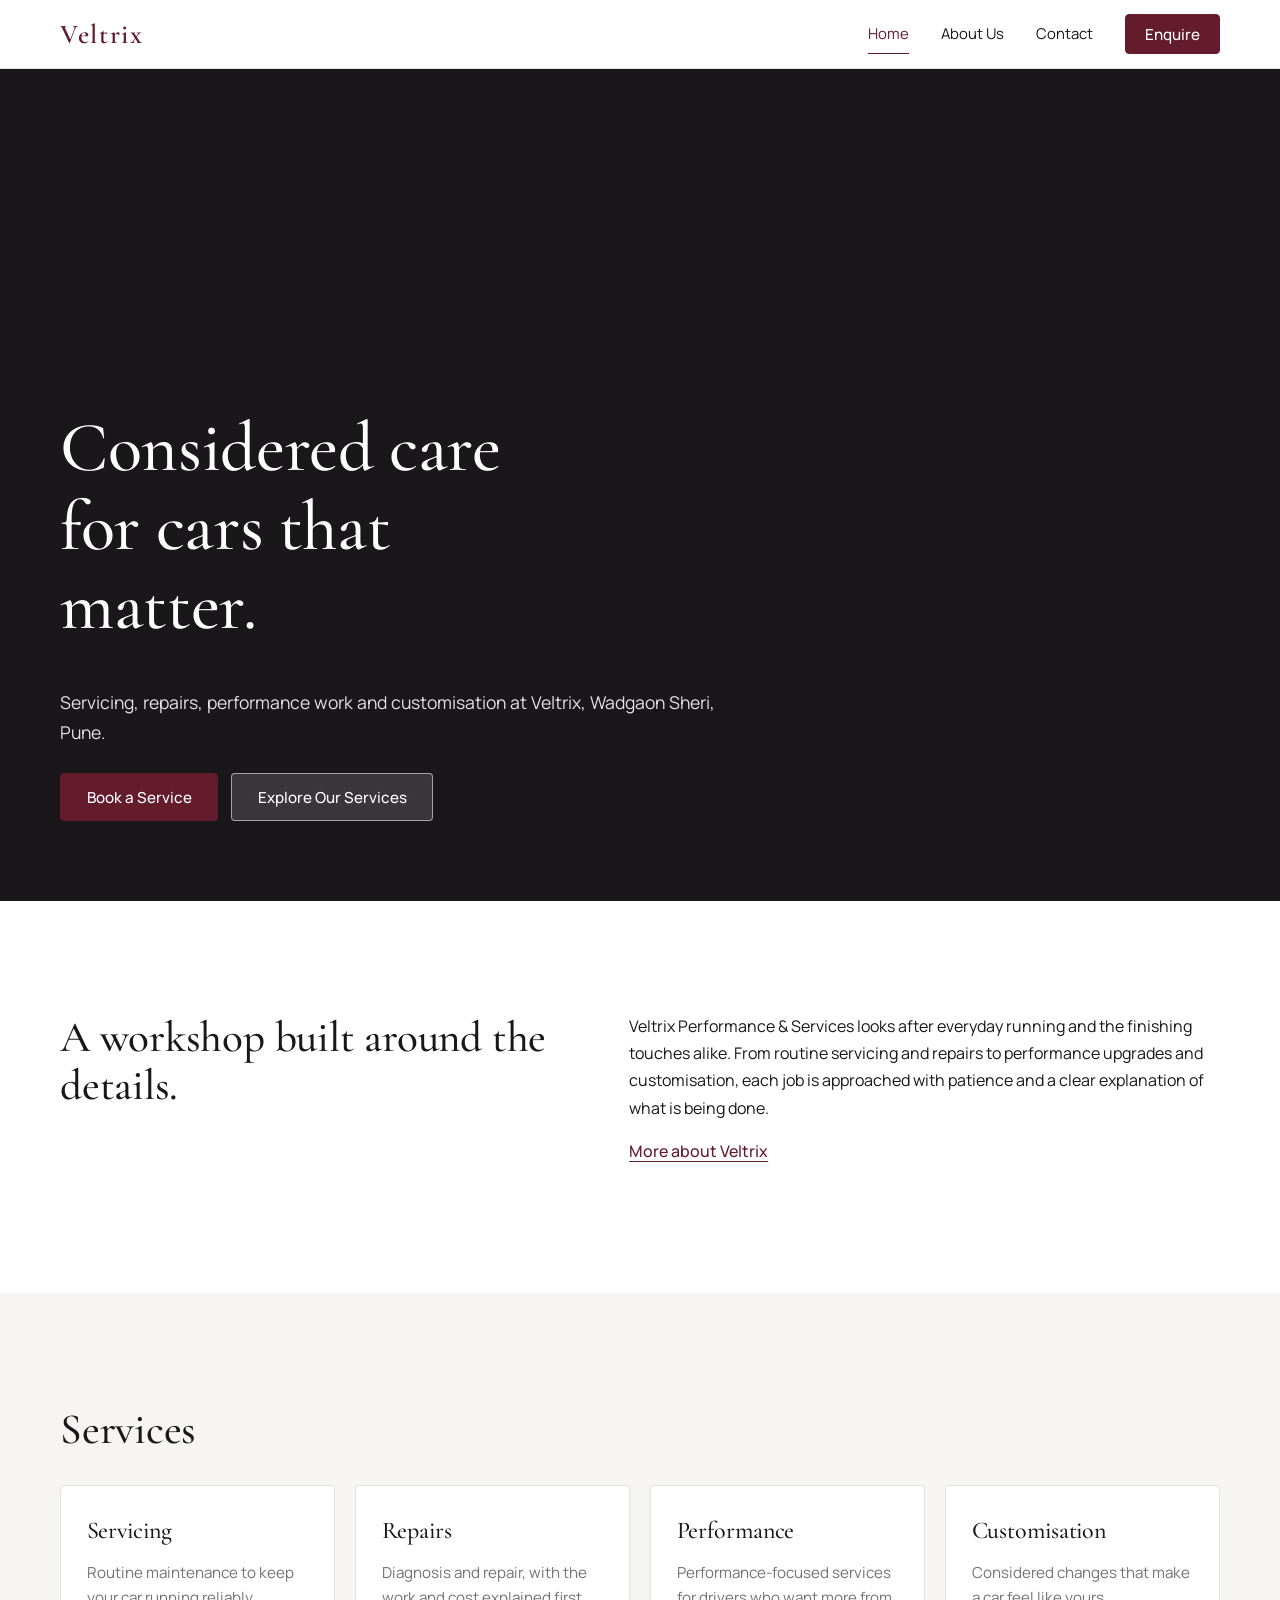
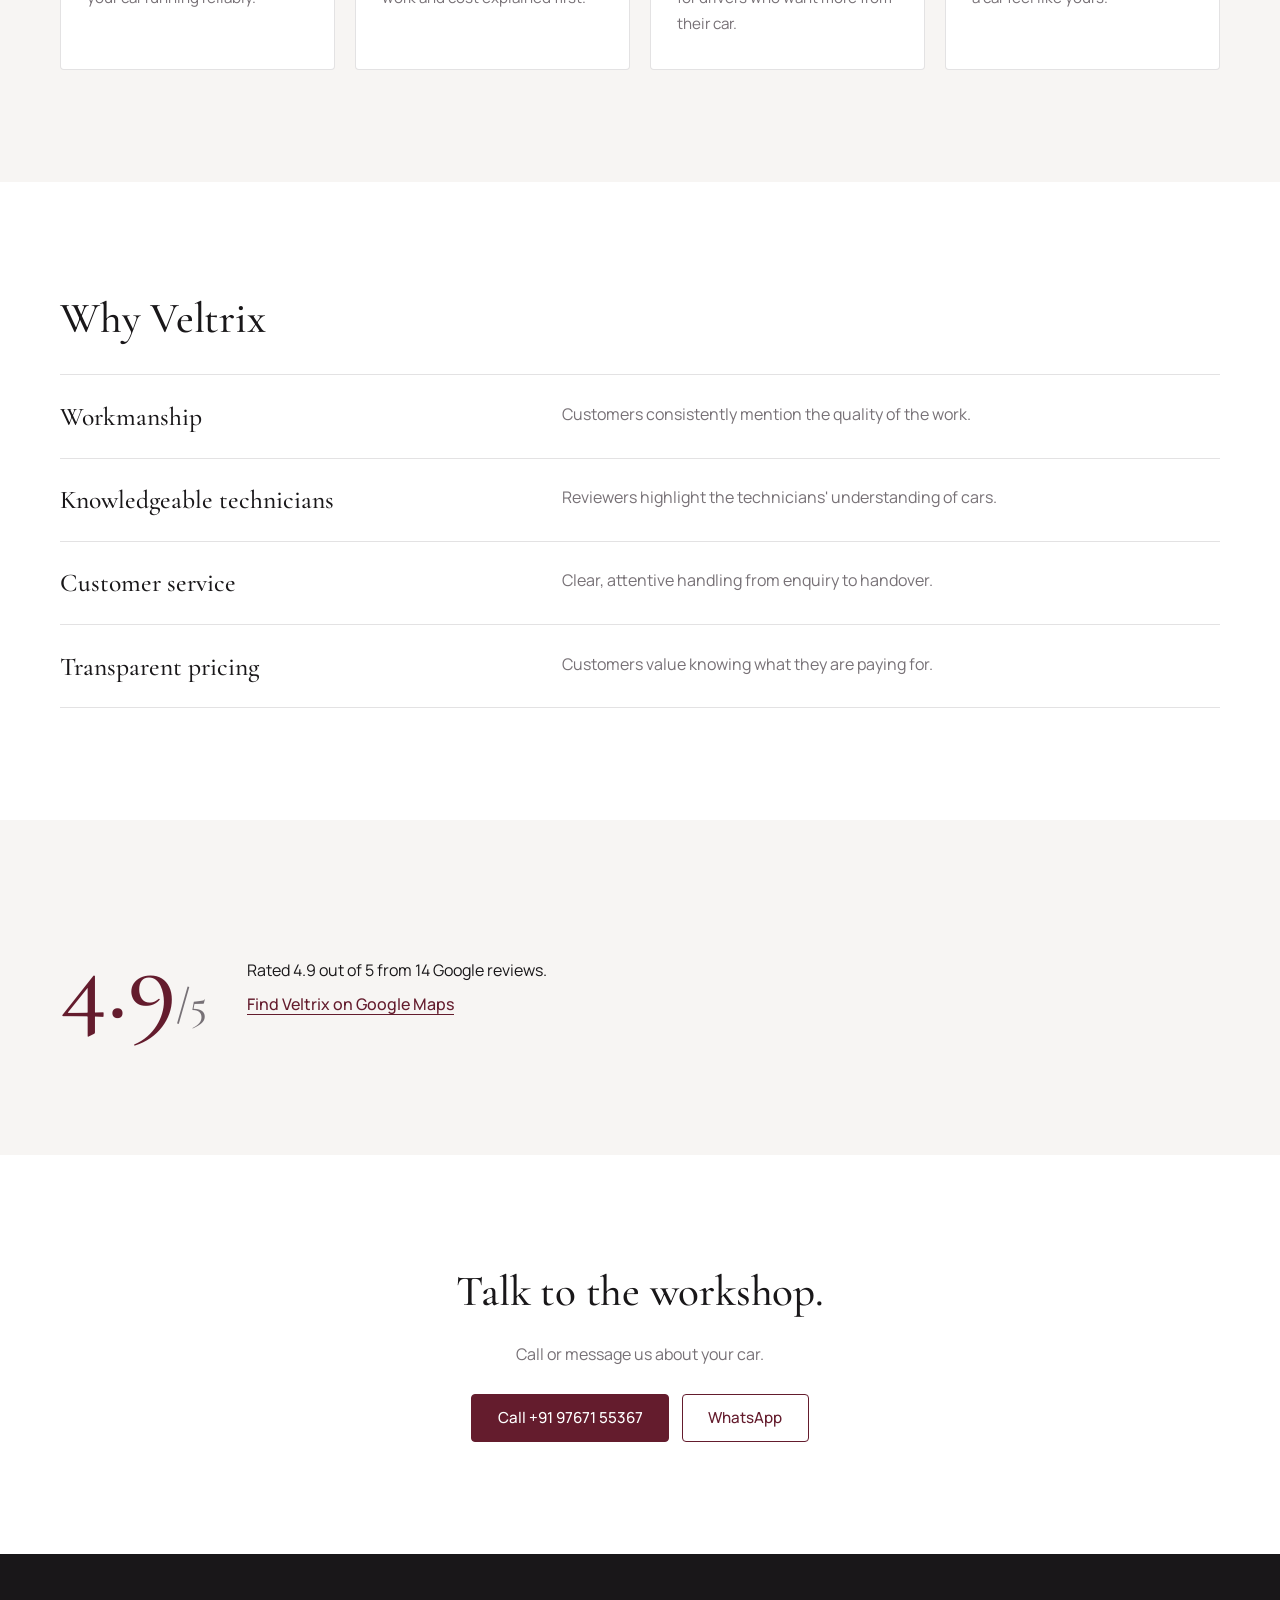
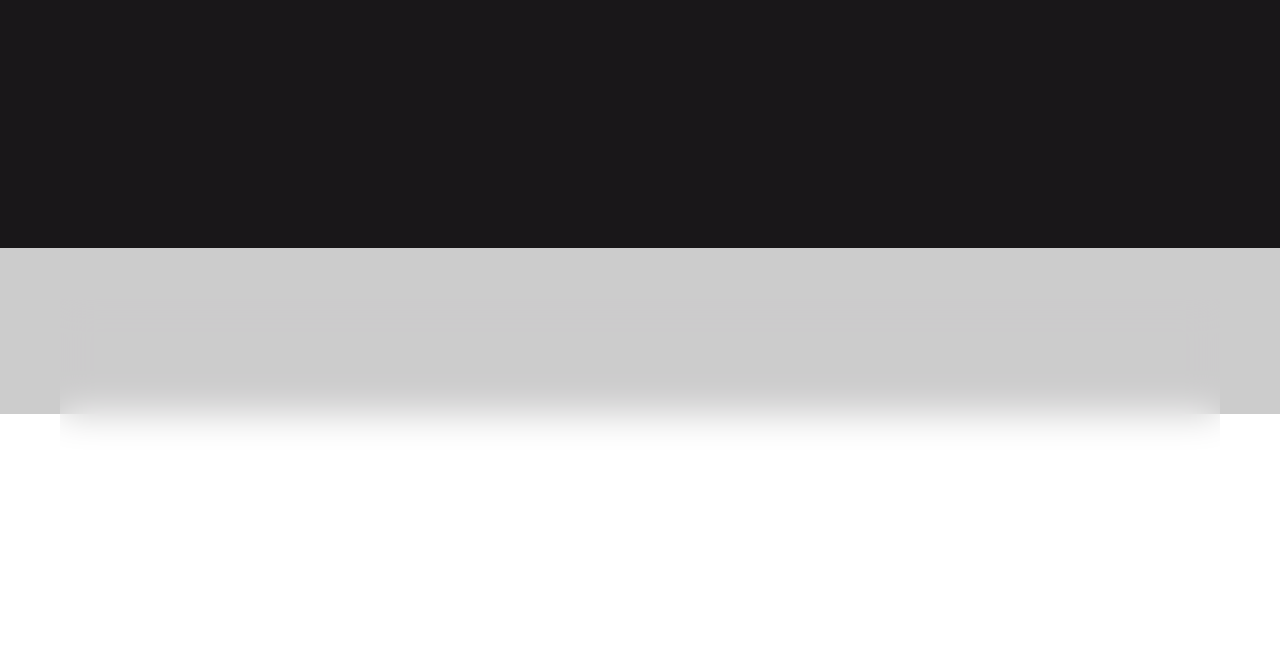
==== veltrix/index.html @ c6e58df4 "Add files via upload" ====
<!doctype html>
<html lang="en"><head>
<title>Veltrix Performance &amp; Services | Car servicing and customisation in Pune</title>
<meta name="description" content="Veltrix Performance & Services in Wadgaon Sheri, Pune: automotive servicing, repairs, performance services and car customisation.">
<meta charset="utf-8"><meta name="viewport" content="width=device-width, initial-scale=1">
<link rel="preconnect" href="https://fonts.googleapis.com"><link rel="preconnect" href="https://fonts.gstatic.com" crossorigin>
<link rel="stylesheet" href="https://fonts.googleapis.com/css2?family=Cormorant+Garamond:wght@400;500;600&family=Manrope:wght@400;500;600&display=swap">
<link rel="stylesheet" href="assets/css/style.css">
</head>
<body data-page="home">
<a class="skip" href="#main">Skip to content</a>
<div id="site-navbar"></div>
<main id="main">
<section class="hero">
  <img src="https://i.pinimg.com/736x/dc/be/a1/dcbea1ed97eea4a7dfb827033c810653.jpg" alt="A performance car photographed in dramatic light" fetchpriority="high">
  <div class="hero-inner wrap">
    <h1>Considered care for cars that matter.</h1>
    <p>Servicing, repairs, performance work and customisation at Veltrix, Wadgaon Sheri, Pune.</p>
    <div class="actions">
      <a class="btn" href="contact/">Book a Service</a>
      <a class="btn btn-glass" href="#services">Explore Our Services</a>
    </div>
  </div>
</section>

<section class="section wrap intro">
  <h2>A workshop built around the details.</h2>
  <div>
    <p>Veltrix Performance &amp; Services looks after everyday running and the finishing touches alike. From routine servicing and repairs to performance upgrades and customisation, each job is approached with patience and a clear explanation of what is being done.</p>
    <p><a class="link" href="about/">More about Veltrix</a></p>
  </div>
</section>

<section class="section alt" id="services"><div class="wrap">
  <h2 class="sec-title">Services</h2>
  <div class="grid4">
    <article class="card"><h3>Servicing</h3><p>Routine maintenance to keep your car running reliably.</p></article>
    <article class="card"><h3>Repairs</h3><p>Diagnosis and repair, with the work and cost explained first.</p></article>
    <article class="card"><h3>Performance</h3><p>Performance-focused services for drivers who want more from their car.</p></article>
    <article class="card"><h3>Customisation</h3><p>Considered changes that make a car feel like yours.</p></article>
  </div>
</div></section>

<section class="section wrap why">
  <h2 class="sec-title">Why Veltrix</h2>
  <dl class="why-list">
    <div><dt>Workmanship</dt><dd>Customers consistently mention the quality of the work.</dd></div>
    <div><dt>Knowledgeable technicians</dt><dd>Reviewers highlight the technicians' understanding of cars.</dd></div>
    <div><dt>Customer service</dt><dd>Clear, attentive handling from enquiry to handover.</dd></div>
    <div><dt>Transparent pricing</dt><dd>Customers value knowing what they are paying for.</dd></div>
  </dl>
</section>

<section class="section alt trust"><div class="wrap trust-in">
  <p class="rating">4.9<span>/5</span></p>
  <div>
    <p>Rated 4.9 out of 5 from 14 Google reviews.</p>
    <a class="link" href="https://www.google.com/maps/search/?api=1&amp;query=Veltrix+Performance+%26+Services+Wadgaon+Sheri+Pune" target="_blank" rel="noopener">Find Veltrix on Google Maps</a>
  </div>
</div></section>

<section class="section wrap cta">
  <h2>Talk to the workshop.</h2>
  <p>Call or message us about your car.</p>
  <div class="actions">
    <a class="btn" href="tel:+919767155367">Call +91 97671 55367</a>
    <a class="btn btn-line" href="https://wa.me/919767155367" target="_blank" rel="noopener">WhatsApp</a>
  </div>
</section>
</main>
<div id="site-footer"></div>
<script src="assets/js/main.js"></script>
</body></html>
---- veltrix/assets/css/style.css ----
:root{--maroon:#641C2D;--maroon-d:#40111D;--white:#fff;--off:#F7F5F3;--ink:#191719;--grey:#777176;--line:rgba(25,23,25,.12);--r:4px;--nav-h:68px;
--display:"Cormorant Garamond",Georgia,serif;--body:"Manrope",system-ui,-apple-system,"Segoe UI",sans-serif}
*,*::before,*::after{box-sizing:border-box}
html{scroll-behavior:smooth;-webkit-text-size-adjust:100%}
body{margin:0;font:400 1rem/1.7 var(--body);color:var(--ink);background:var(--white);overflow-x:hidden}
img{display:block;max-width:100%}
a{color:inherit}
h1,h2,h3{font-family:var(--display);font-weight:500;line-height:1.12;margin:0 0 .6em;letter-spacing:-.005em}
h1{font-size:clamp(2.4rem,6vw,4.4rem)}h2{font-size:clamp(1.8rem,3.6vw,2.7rem)}h3{font-size:1.5rem}
p{margin:0 0 1em;max-width:62ch}
.wrap{width:min(1160px,100% - 2.5rem);margin-inline:auto}
.skip{position:absolute;left:-999px;top:0;background:var(--maroon);color:#fff;padding:.6rem 1rem;z-index:100}.skip:focus{left:0}
:focus-visible{outline:2px solid var(--maroon);outline-offset:3px}
.btn{display:inline-flex;align-items:center;justify-content:center;min-height:48px;padding:0 1.6rem;background:var(--maroon);color:#fff;border:1px solid var(--maroon);border-radius:var(--r);font:500 .95rem var(--body);text-decoration:none;cursor:pointer;transition:background .2s,color .2s,border-color .2s}
.btn:hover{background:var(--maroon-d);border-color:var(--maroon-d)}
.btn-sm{min-height:40px;padding:0 1.2rem}
.btn-line{background:transparent;color:var(--maroon)}.btn-line:hover{background:var(--maroon);color:#fff}
.btn-glass{background:rgba(255,255,255,.14);border-color:rgba(255,255,255,.55);color:#fff;-webkit-backdrop-filter:blur(8px);backdrop-filter:blur(8px)}
.btn-glass:hover{background:#fff;color:var(--maroon);border-color:#fff}
.actions{display:flex;flex-wrap:wrap;gap:.8rem;margin-top:1.6rem}
.link{color:var(--maroon);font-weight:500;text-underline-offset:4px}
.nav{position:sticky;top:0;z-index:50;background:rgba(255,255,255,.72);-webkit-backdrop-filter:blur(14px);backdrop-filter:blur(14px);border-bottom:1px solid var(--line);transition:background .2s}
.nav.scrolled{background:rgba(255,255,255,.92)}
.nav-in{display:flex;align-items:center;justify-content:space-between;height:var(--nav-h)}
.wordmark{font:600 1.7rem var(--display);letter-spacing:.06em;text-decoration:none;color:var(--maroon)}
.nav-menu{display:flex;align-items:center;gap:2rem}
.nav-menu a:not(.btn){text-decoration:none;font-size:.93rem;padding:.4rem 0;border-bottom:1px solid transparent}
.nav-menu a:not(.btn):hover,.nav-menu a[aria-current]{border-color:var(--maroon);color:var(--maroon)}
.nav-toggle{display:none;width:48px;height:48px;background:none;border:0;cursor:pointer;position:relative}
.nav-toggle span{position:absolute;left:12px;right:12px;height:1.5px;background:var(--ink);transition:transform .25s}
.nav-toggle span:first-child{top:19px}.nav-toggle span:last-child{top:28px}
.nav-toggle[aria-expanded=true] span:first-child{transform:translateY(4.5px) rotate(45deg)}
.nav-toggle[aria-expanded=true] span:last-child{transform:translateY(-4.5px) rotate(-45deg)}
.fallback{padding:1rem 0;display:flex;gap:1.5rem}
.hero{position:relative;min-height:calc(100svh - var(--nav-h));display:flex;align-items:flex-end;color:#fff;background:var(--ink);overflow:hidden}
.hero>img{position:absolute;inset:0;width:100%;height:100%;object-fit:cover;object-position:center}
.hero::after{content:"";position:absolute;inset:0;background:linear-gradient(0deg,rgba(25,23,25,.78) 0%,rgba(25,23,25,.25) 55%,rgba(25,23,25,.1) 100%)}
.hero-inner{position:relative;z-index:1;padding-block:4rem 5rem}
.hero h1{max-width:14ch}.hero p{font-size:1.1rem;color:rgba(255,255,255,.88)}
.section{padding-block:clamp(4rem,9vw,7rem)}
.alt{background:var(--off)}
.intro{display:grid;grid-template-columns:1fr 1.2fr;gap:clamp(2rem,6vw,6rem);align-items:start}
.sec-title{margin-bottom:2rem}
.grid4{display:grid;grid-template-columns:repeat(4,1fr);gap:1.25rem}
.card{background:#fff;border:1px solid var(--line);border-radius:var(--r);padding:2rem 1.6rem;transition:border-color .2s,transform .2s}
.card:hover{border-color:var(--maroon);transform:translateY(-2px)}
.card p{color:var(--grey);margin:0;font-size:.95rem}
.why-list{margin:0;border-top:1px solid var(--line)}
.why-list>div{display:grid;grid-template-columns:1fr 1.4fr;gap:2rem;padding:1.6rem 0;border-bottom:1px solid var(--line)}
.why-list dt{font:500 1.6rem var(--display)}.why-list dd{margin:0;color:var(--grey)}
.trust-in{display:flex;align-items:center;gap:2.5rem}
.rating{font:500 clamp(4rem,10vw,6.5rem)/1 var(--display);color:var(--maroon);margin:0}
.rating span{font-size:.4em;color:var(--grey)}
.trust p{margin-bottom:.4rem}
.cta{text-align:center}.cta p{margin-inline:auto;color:var(--grey)}.cta .actions{justify-content:center}
.page-head{padding-block:clamp(3rem,7vw,5.5rem) 2.5rem}.page-head p{color:var(--grey);font-size:1.1rem}
.about-img{margin:0;height:clamp(280px,52vw,620px);border-radius:var(--r);overflow:hidden;background:var(--ink)}
.about-img img{width:100%;height:100%;object-fit:cover}
.contact-bg{position:relative;padding-block:clamp(2.5rem,6vw,5rem);background:var(--ink)}
.contact-bg>img{position:absolute;inset:0;width:100%;height:100%;object-fit:cover}
.contact-in{position:relative;display:grid;grid-template-columns:1fr 1.1fr;gap:1.5rem;align-items:start}
.glass-panel{background:rgba(255,255,255,.88);-webkit-backdrop-filter:blur(16px);backdrop-filter:blur(16px);border:1px solid rgba(255,255,255,.6);border-radius:var(--r);padding:clamp(1.5rem,3.5vw,2.6rem);box-shadow:0 20px 50px rgba(25,23,25,.2)}
.info h1{font-size:clamp(2.2rem,4.5vw,3.2rem)}
.plain{list-style:none;padding:0;margin:1.4rem 0 0}
.plain li{display:grid;gap:.1rem;padding:.9rem 0;border-top:1px solid var(--line)}
.plain strong{font-weight:500;font-size:.85rem;color:var(--grey)}
.plain a{color:var(--maroon);text-underline-offset:3px}
address{font-style:normal}
.form h2{font-size:1.9rem}
.field{display:grid;gap:.3rem;margin-bottom:1rem}
label{font-size:.88rem;font-weight:500}
input,select,textarea{width:100%;font:inherit;font-size:1rem;padding:.75rem .9rem;border:1px solid rgba(25,23,25,.25);border-radius:var(--r);background:#fff;color:var(--ink)}
input:focus,select:focus,textarea:focus{outline:2px solid var(--maroon);outline-offset:1px;border-color:var(--maroon)}
[aria-invalid=true]{border-color:#a3202f}
.err{color:#a3202f;font-size:.85rem}
.note{font-size:.88rem;color:var(--grey)}
.status{margin:1rem 0 0;font-size:.92rem}.status.good{color:#1f6b3a}.status.bad{color:#a3202f}
.foot{position:relative;background:var(--white)}
.foot-img{height:clamp(280px,42vw,460px);background:var(--ink)}
.foot-img img{width:100%;height:100%;object-fit:cover}
.foot .wrap{position:relative;margin-top:calc(-1 * clamp(70px,9vw,130px));padding-bottom:2rem}
.foot-glass{background:rgba(255,255,255,.78);-webkit-backdrop-filter:blur(18px);backdrop-filter:blur(18px);border:1px solid rgba(255,255,255,.7);border-radius:var(--r);padding:clamp(1.5rem,3.5vw,2.6rem);box-shadow:0 18px 45px rgba(25,23,25,.18)}
.foot-grid{display:grid;grid-template-columns:1.3fr .7fr 1.3fr;gap:2rem}
.foot-grid a:not(.wordmark){display:block;text-decoration:none;padding:.2rem 0}
.foot-grid a:not(.wordmark):hover{color:var(--maroon)}
.foot-grid p,.foot-grid address{color:var(--grey);font-size:.93rem;margin:.3rem 0 .6rem}
.foot-sub{margin:0!important;color:var(--maroon)!important;font-size:.85rem!important}
.copy{margin:1.6rem 0 0;padding-top:1rem;border-top:1px solid var(--line);font-size:.82rem;color:var(--grey)}
.img-failed{visibility:hidden}
@media(max-width:960px){.grid4{grid-template-columns:repeat(2,1fr)}.contact-in{grid-template-columns:1fr}.foot-grid{grid-template-columns:1fr 1fr}.foot-grid>div:first-child{grid-column:1/-1}}
@media(max-width:760px){
 .nav-toggle{display:block}
 .nav-menu{position:absolute;top:var(--nav-h);left:0;right:0;flex-direction:column;align-items:stretch;gap:0;background:rgba(255,255,255,.97);border-bottom:1px solid var(--line);padding:.5rem 1.25rem 1.2rem;display:none}
 .nav-menu.open{display:flex}
 .nav-menu a:not(.btn){padding:.9rem 0;border-bottom:1px solid var(--line)}
 .nav-menu .btn{margin-top:1rem}
 .intro,.why-list>div{grid-template-columns:1fr;gap:.5rem}
 .trust-in{flex-direction:column;align-items:flex-start;gap:1rem}
 .hero-inner{padding-block:3rem}
 .actions .btn{flex:1 1 100%}
}
@media(max-width:540px){.grid4,.foot-grid{grid-template-columns:1fr}}
@media(prefers-reduced-motion:reduce){*{transition:none!important;scroll-behavior:auto!important}}
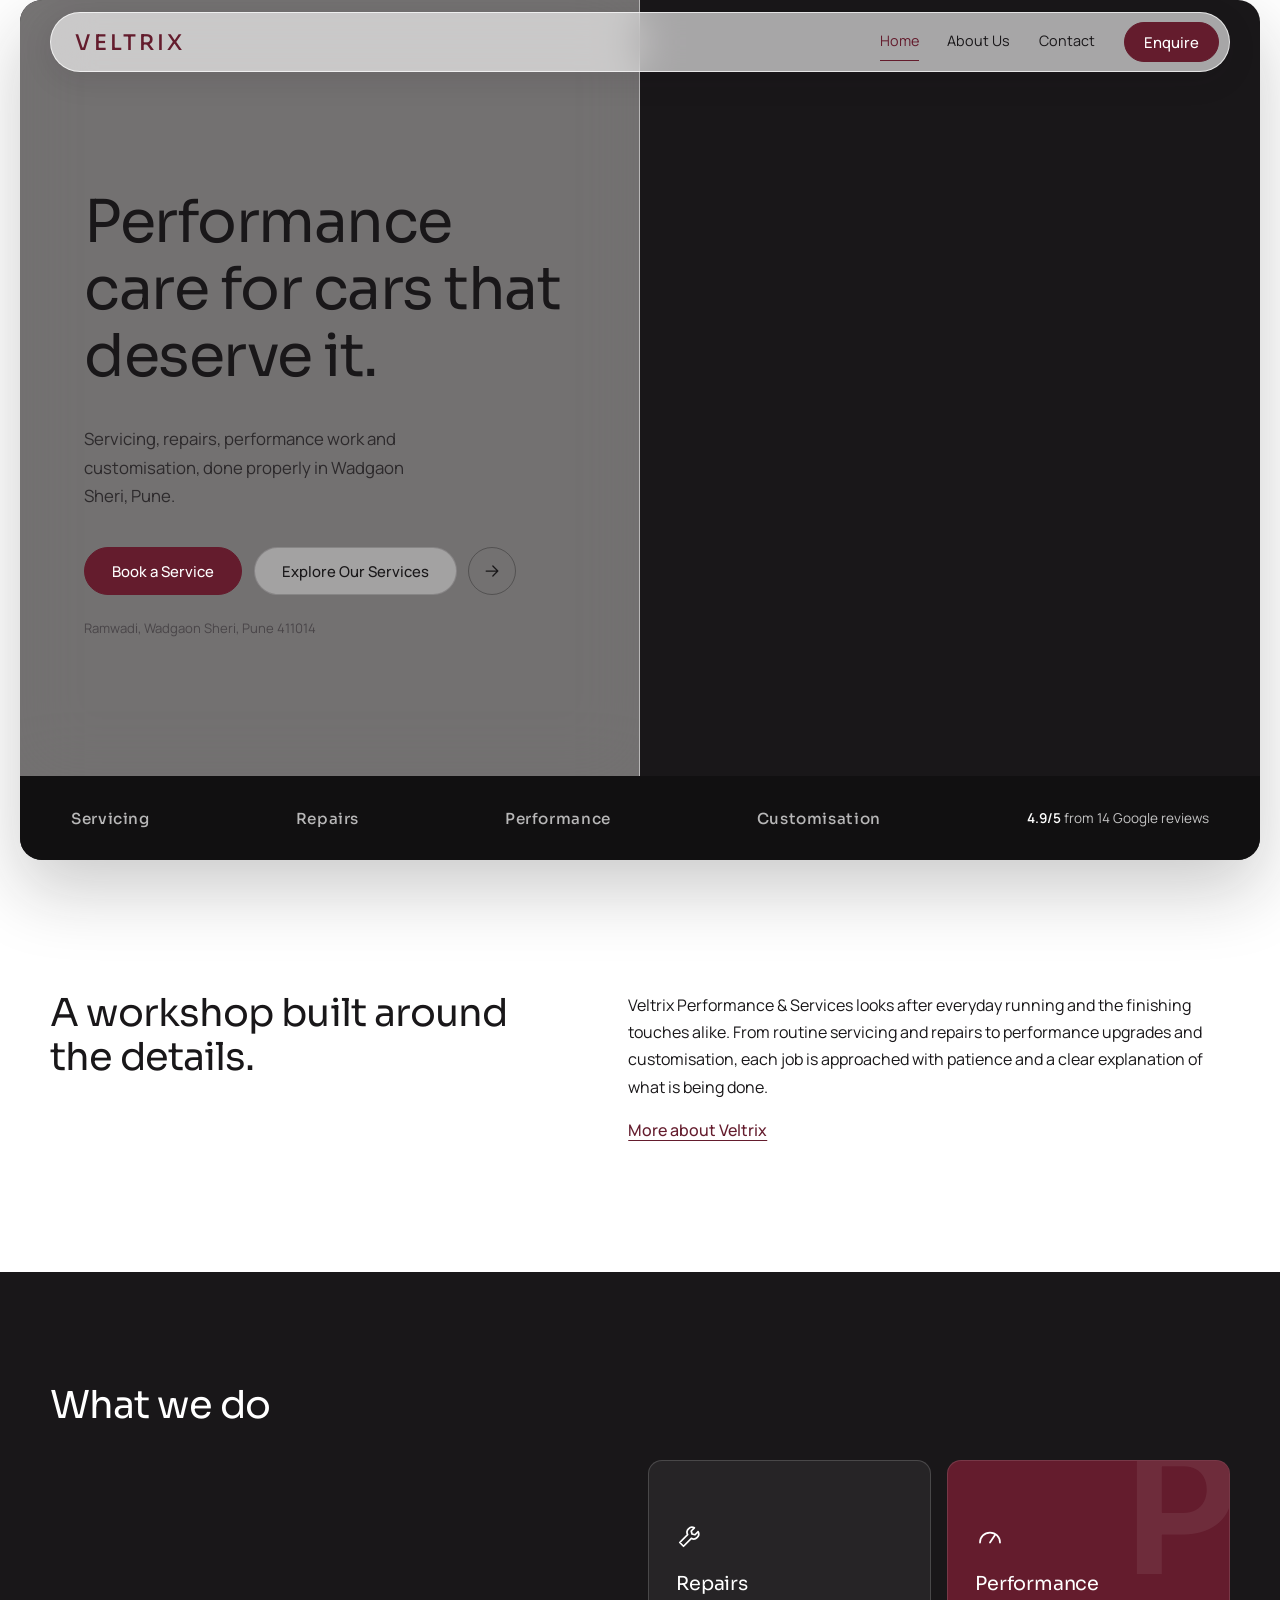
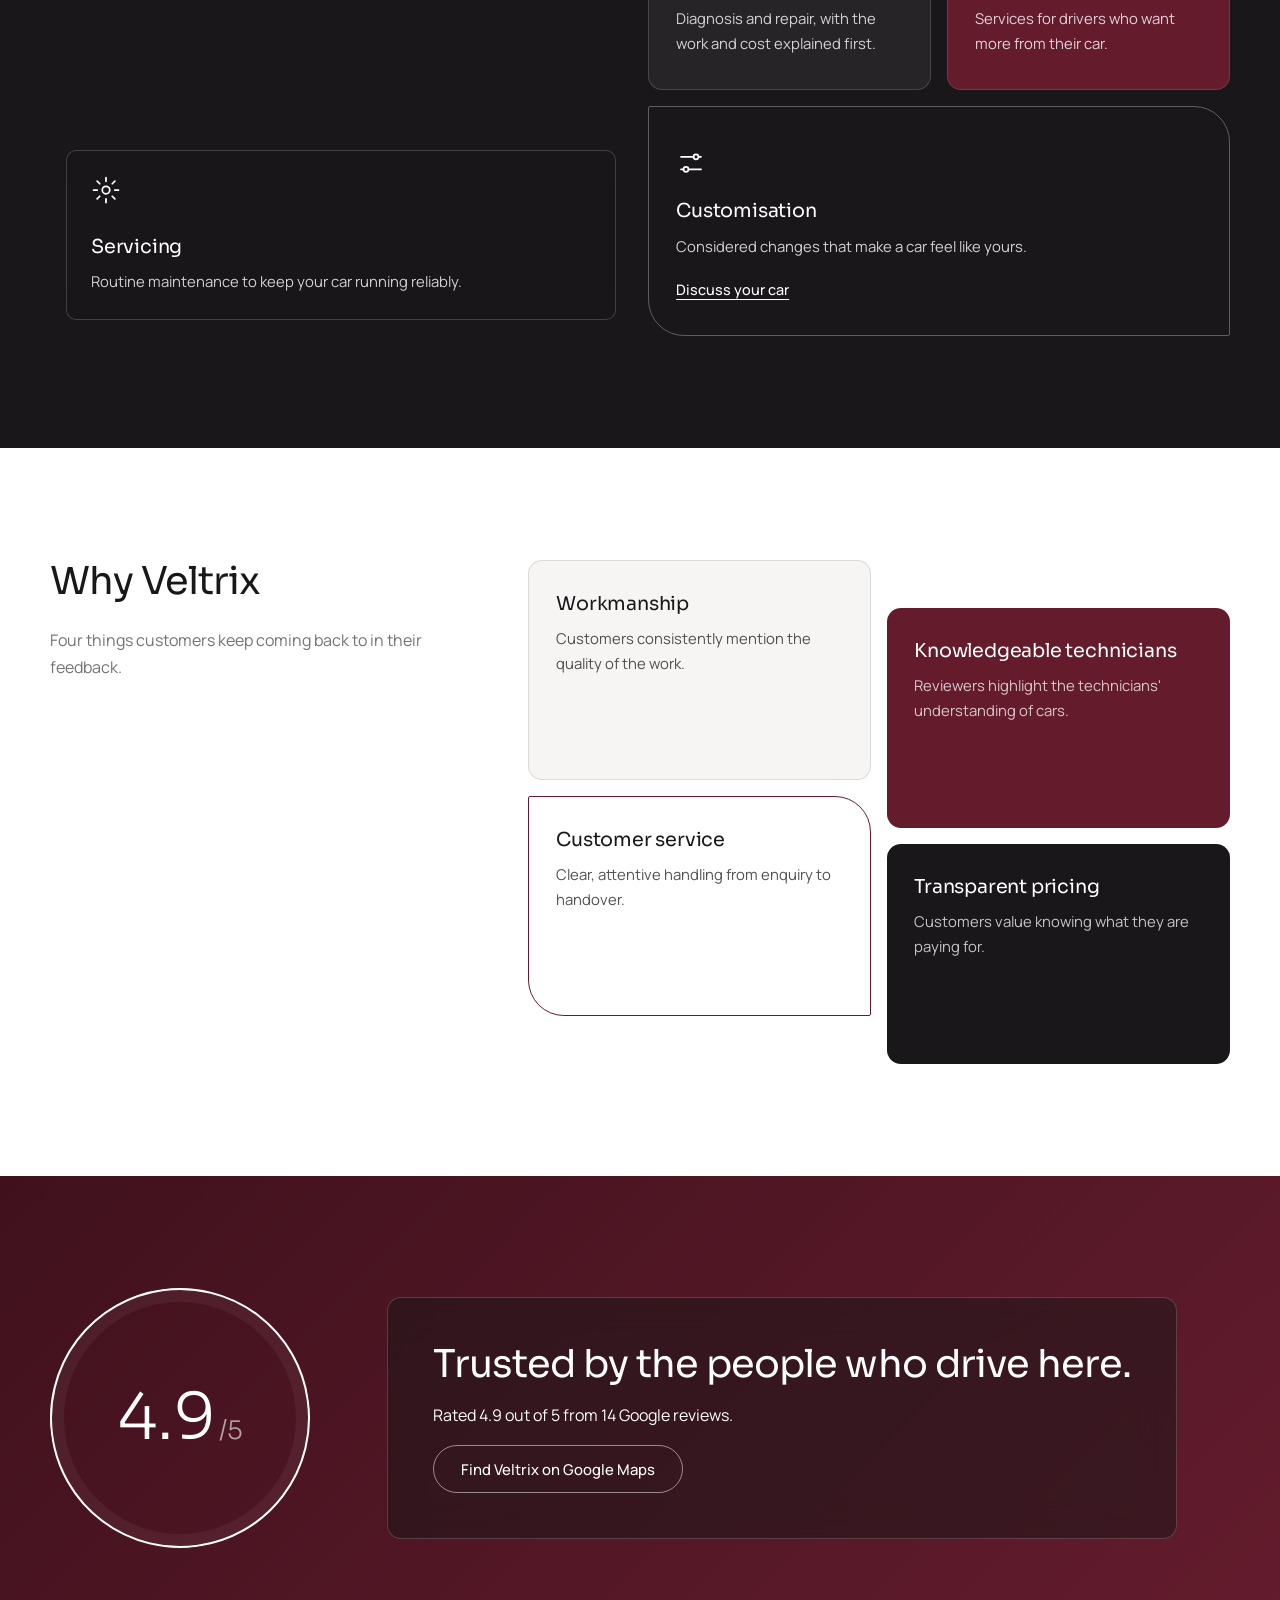
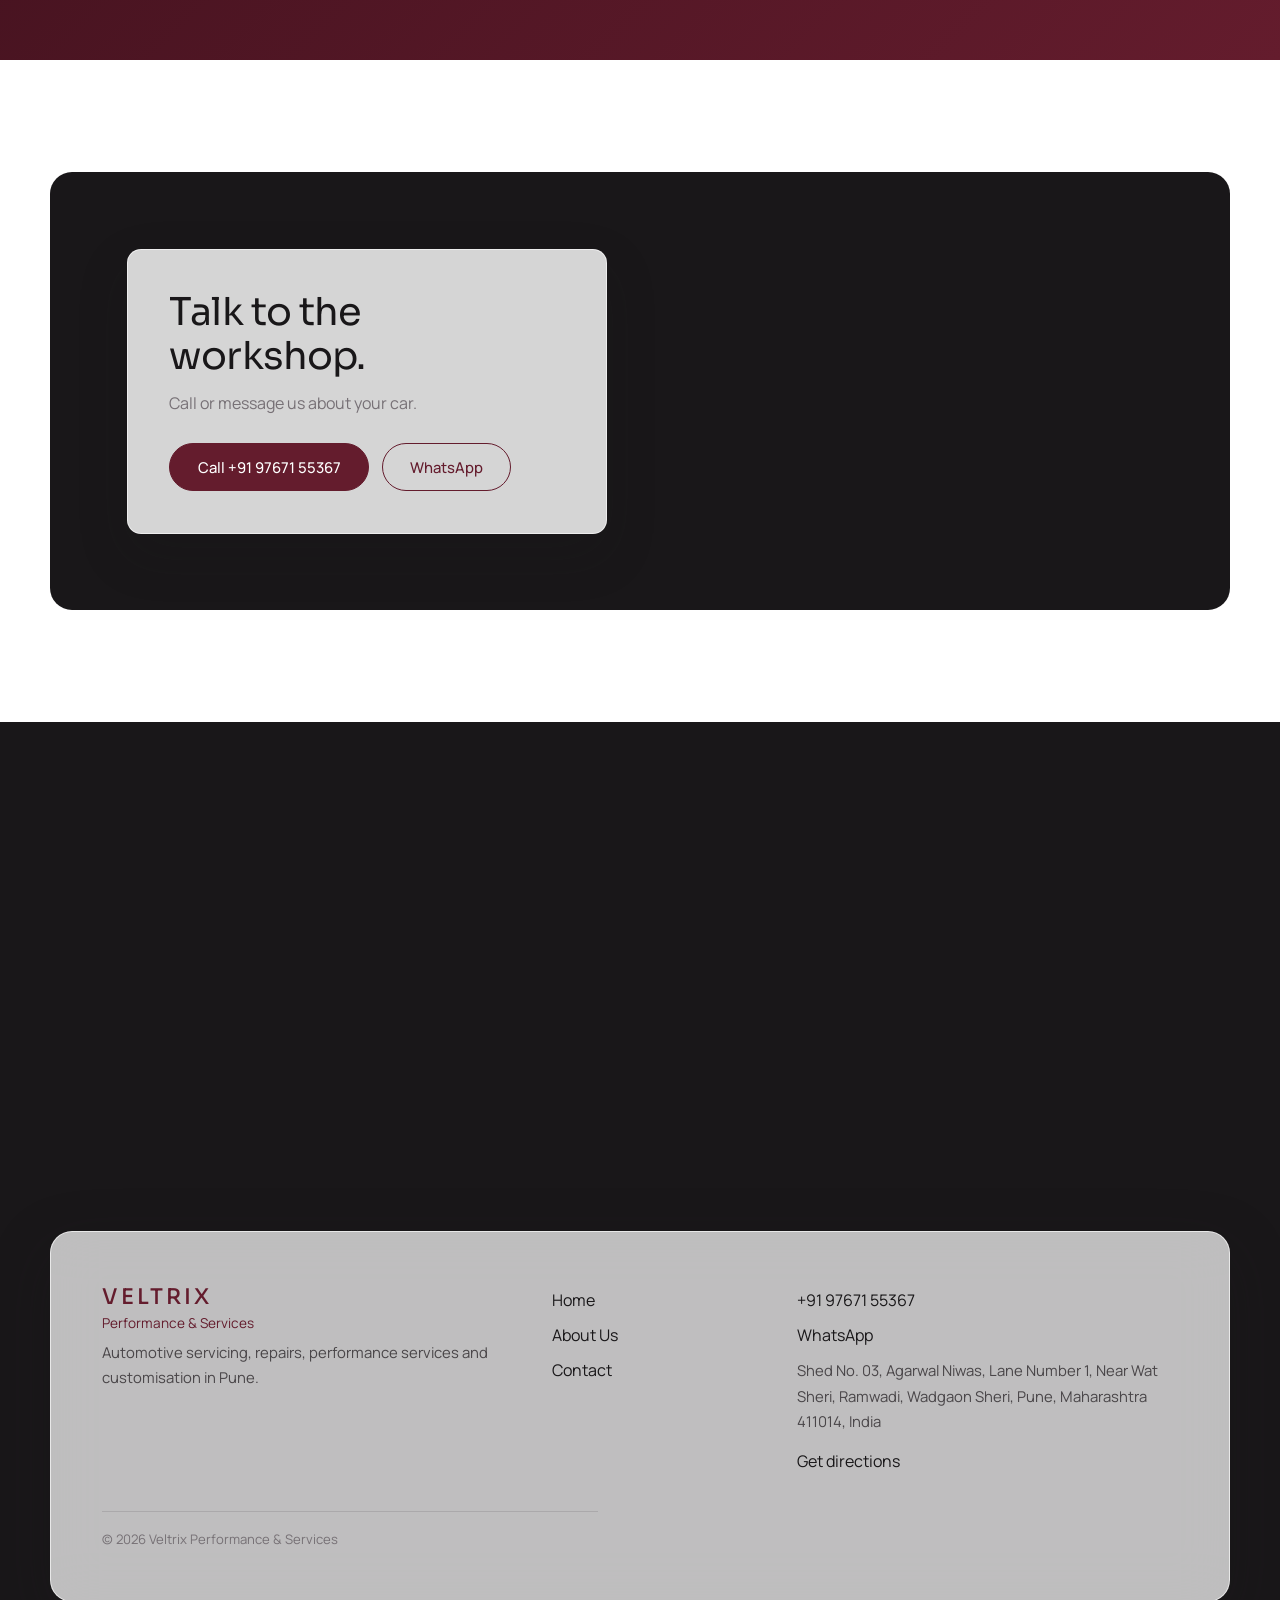
==== commit 5773eec6: "Add files via upload" ====
--- a/veltrix/index.html
+++ b/veltrix/index.html
@@ -4,22 +4,31 @@
 <meta name="description" content="Veltrix Performance & Services in Wadgaon Sheri, Pune: automotive servicing, repairs, performance services and car customisation.">
 <meta charset="utf-8"><meta name="viewport" content="width=device-width, initial-scale=1">
 <link rel="preconnect" href="https://fonts.googleapis.com"><link rel="preconnect" href="https://fonts.gstatic.com" crossorigin>
-<link rel="stylesheet" href="https://fonts.googleapis.com/css2?family=Cormorant+Garamond:wght@400;500;600&family=Manrope:wght@400;500;600&display=swap">
+<link rel="stylesheet" href="https://fonts.googleapis.com/css2?family=Sora:wght@300;400;500;600&family=Manrope:wght@400;500;600&display=swap">
 <link rel="stylesheet" href="assets/css/style.css">
 </head>
 <body data-page="home">
 <a class="skip" href="#main">Skip to content</a>
 <div id="site-navbar"></div>
 <main id="main">
+
 <section class="hero">
-  <img src="https://i.pinimg.com/736x/dc/be/a1/dcbea1ed97eea4a7dfb827033c810653.jpg" alt="A performance car photographed in dramatic light" fetchpriority="high">
-  <div class="hero-inner wrap">
-    <h1>Considered care for cars that matter.</h1>
-    <p>Servicing, repairs, performance work and customisation at Veltrix, Wadgaon Sheri, Pune.</p>
-    <div class="actions">
-      <a class="btn" href="contact/">Book a Service</a>
-      <a class="btn btn-glass" href="#services">Explore Our Services</a>
+  <div class="hero-frame">
+    <img class="hero-img" src="https://i.pinimg.com/736x/dc/be/a1/dcbea1ed97eea4a7dfb827033c810653.jpg" alt="A performance car photographed in dramatic light" fetchpriority="high">
+    <div class="hero-glass">
+      <h1>Performance care for cars that deserve it.</h1>
+      <p>Servicing, repairs, performance work and customisation, done properly in Wadgaon Sheri, Pune.</p>
+      <div class="hero-actions">
+        <a class="btn" href="contact/">Book a Service</a>
+        <a class="btn btn-ghost" href="#services">Explore Our Services</a>
+        <a class="circ" href="#services" aria-label="Jump to services"><svg viewBox="0 0 24 24" aria-hidden="true"><path d="M5 12h14M13 6l6 6-6 6"/></svg></a>
+      </div>
+      <p class="hero-meta">Ramwadi, Wadgaon Sheri, Pune 411014</p>
     </div>
+    <ul class="hero-strip" aria-label="What we do">
+      <li>Servicing</li><li>Repairs</li><li>Performance</li><li>Customisation</li>
+      <li class="rate"><strong>4.9/5</strong> from 14 Google reviews</li>
+    </ul>
   </div>
 </section>
 
@@ -31,40 +40,63 @@
   </div>
 </section>
 
-<section class="section alt" id="services"><div class="wrap">
-  <h2 class="sec-title">Services</h2>
-  <div class="grid4">
-    <article class="card"><h3>Servicing</h3><p>Routine maintenance to keep your car running reliably.</p></article>
-    <article class="card"><h3>Repairs</h3><p>Diagnosis and repair, with the work and cost explained first.</p></article>
-    <article class="card"><h3>Performance</h3><p>Performance-focused services for drivers who want more from their car.</p></article>
-    <article class="card"><h3>Customisation</h3><p>Considered changes that make a car feel like yours.</p></article>
+<section class="section dark" id="services"><div class="wrap">
+  <h2 class="sec-title">What we do</h2>
+  <div class="bento">
+    <article class="b b-img fx">
+      <img src="https://i.pinimg.com/1200x/c6/ff/b3/c6ffb3d0b5b107d6634e8d85db42b79a.jpg" alt="" loading="lazy">
+      <div class="b-cap glass-dark">
+        <svg class="ico" viewBox="0 0 24 24" aria-hidden="true"><circle cx="12" cy="12" r="3"/><path d="M12 2v3M12 19v3M2 12h3M19 12h3M4.9 4.9l2.1 2.1M17 17l2.1 2.1M4.9 19.1L7 17M17 7l2.1-2.1"/></svg>
+        <h3>Servicing</h3><p>Routine maintenance to keep your car running reliably.</p>
+      </div>
+    </article>
+    <article class="b b-glass fx">
+      <svg class="ico" viewBox="0 0 24 24" aria-hidden="true"><path d="M14.7 6.3a4 4 0 0 0-5.4 5.4L3 18l3 3 6.3-6.3a4 4 0 0 0 5.4-5.4l-2.5 2.5-2.4-.6-.6-2.4z"/></svg>
+      <h3>Repairs</h3><p>Diagnosis and repair, with the work and cost explained first.</p>
+    </article>
+    <article class="b b-maroon fx">
+      <span class="ghost" aria-hidden="true">P</span>
+      <svg class="ico" viewBox="0 0 24 24" aria-hidden="true"><path d="M4 18a8 8 0 1 1 16 0"/><path d="M12 18l4-6"/></svg>
+      <h3>Performance</h3><p>Services for drivers who want more from their car.</p>
+    </article>
+    <article class="b b-wide fx">
+      <svg class="ico" viewBox="0 0 24 24" aria-hidden="true"><path d="M4 7h10M18 7h2M4 17h2M10 17h10"/><circle cx="16" cy="7" r="2"/><circle cx="8" cy="17" r="2"/></svg>
+      <h3>Customisation</h3><p>Considered changes that make a car feel like yours.</p>
+      <a class="link-arrow" href="contact/">Discuss your car</a>
+    </article>
   </div>
 </div></section>
 
 <section class="section wrap why">
-  <h2 class="sec-title">Why Veltrix</h2>
-  <dl class="why-list">
-    <div><dt>Workmanship</dt><dd>Customers consistently mention the quality of the work.</dd></div>
-    <div><dt>Knowledgeable technicians</dt><dd>Reviewers highlight the technicians' understanding of cars.</dd></div>
-    <div><dt>Customer service</dt><dd>Clear, attentive handling from enquiry to handover.</dd></div>
-    <div><dt>Transparent pricing</dt><dd>Customers value knowing what they are paying for.</dd></div>
-  </dl>
+  <div class="why-head"><h2>Why Veltrix</h2><p>Four things customers keep coming back to in their feedback.</p></div>
+  <div class="why-grid">
+    <article class="w w1 fx"><h3>Workmanship</h3><p>Customers consistently mention the quality of the work.</p></article>
+    <article class="w w2 fx"><h3>Knowledgeable technicians</h3><p>Reviewers highlight the technicians' understanding of cars.</p></article>
+    <article class="w w3 fx"><h3>Customer service</h3><p>Clear, attentive handling from enquiry to handover.</p></article>
+    <article class="w w4 fx"><h3>Transparent pricing</h3><p>Customers value knowing what they are paying for.</p></article>
+  </div>
 </section>
 
-<section class="section alt trust"><div class="wrap trust-in">
-  <p class="rating">4.9<span>/5</span></p>
-  <div>
+<section class="section trust"><div class="wrap trust-in">
+  <div class="ring" role="img" aria-label="Rated 4.9 out of 5"><span>4.9<small>/5</small></span></div>
+  <div class="glass-dark trust-card">
+    <h2>Trusted by the people who drive here.</h2>
     <p>Rated 4.9 out of 5 from 14 Google reviews.</p>
-    <a class="link" href="https://www.google.com/maps/search/?api=1&amp;query=Veltrix+Performance+%26+Services+Wadgaon+Sheri+Pune" target="_blank" rel="noopener">Find Veltrix on Google Maps</a>
+    <a class="btn btn-ghost" href="https://www.google.com/maps/search/?api=1&amp;query=Veltrix+Performance+%26+Services+Wadgaon+Sheri+Pune" target="_blank" rel="noopener">Find Veltrix on Google Maps</a>
   </div>
 </div></section>
 
-<section class="section wrap cta">
-  <h2>Talk to the workshop.</h2>
-  <p>Call or message us about your car.</p>
-  <div class="actions">
-    <a class="btn" href="tel:+919767155367">Call +91 97671 55367</a>
-    <a class="btn btn-line" href="https://wa.me/919767155367" target="_blank" rel="noopener">WhatsApp</a>
+<section class="section wrap">
+  <div class="cta-card">
+    <img src="https://i.pinimg.com/1200x/db/16/b6/db16b6b6a7db963e1fe42dcf4e265572.jpg" alt="" loading="lazy">
+    <div class="glass-panel">
+      <h2>Talk to the workshop.</h2>
+      <p>Call or message us about your car.</p>
+      <div class="actions">
+        <a class="btn" href="tel:+919767155367">Call +91 97671 55367</a>
+        <a class="btn btn-line" href="https://wa.me/919767155367" target="_blank" rel="noopener">WhatsApp</a>
+      </div>
+    </div>
   </div>
 </section>
 </main>
--- a/veltrix/assets/css/style.css
+++ b/veltrix/assets/css/style.css
@@ -1,72 +1,125 @@
-:root{--maroon:#641C2D;--maroon-d:#40111D;--white:#fff;--off:#F7F5F3;--ink:#191719;--grey:#777176;--line:rgba(25,23,25,.12);--r:4px;--nav-h:68px;
---display:"Cormorant Garamond",Georgia,serif;--body:"Manrope",system-ui,-apple-system,"Segoe UI",sans-serif}
+:root{--maroon:#641C2D;--maroon-d:#40111D;--white:#fff;--off:#F7F5F3;--ink:#191719;--grey:#777176;--line:rgba(25,23,25,.12);--r:6px;--nav-h:60px;
+--display:"Sora",system-ui,sans-serif;--body:"Manrope",system-ui,-apple-system,"Segoe UI",sans-serif}
 *,*::before,*::after{box-sizing:border-box}
 html{scroll-behavior:smooth;-webkit-text-size-adjust:100%}
 body{margin:0;font:400 1rem/1.7 var(--body);color:var(--ink);background:var(--white);overflow-x:hidden}
 img{display:block;max-width:100%}
 a{color:inherit}
-h1,h2,h3{font-family:var(--display);font-weight:500;line-height:1.12;margin:0 0 .6em;letter-spacing:-.005em}
-h1{font-size:clamp(2.4rem,6vw,4.4rem)}h2{font-size:clamp(1.8rem,3.6vw,2.7rem)}h3{font-size:1.5rem}
+h1,h2,h3{font-family:var(--display);font-weight:400;line-height:1.14;margin:0 0 .6em;letter-spacing:-.025em}
+h1{font-size:clamp(2.1rem,4.6vw,3.7rem)}h2{font-size:clamp(1.6rem,3.1vw,2.4rem)}h3{font-size:1.2rem;letter-spacing:-.01em}
 p{margin:0 0 1em;max-width:62ch}
-.wrap{width:min(1160px,100% - 2.5rem);margin-inline:auto}
+.wrap{width:min(1180px,100% - 2.5rem);margin-inline:auto}
 .skip{position:absolute;left:-999px;top:0;background:var(--maroon);color:#fff;padding:.6rem 1rem;z-index:100}.skip:focus{left:0}
 :focus-visible{outline:2px solid var(--maroon);outline-offset:3px}
-.btn{display:inline-flex;align-items:center;justify-content:center;min-height:48px;padding:0 1.6rem;background:var(--maroon);color:#fff;border:1px solid var(--maroon);border-radius:var(--r);font:500 .95rem var(--body);text-decoration:none;cursor:pointer;transition:background .2s,color .2s,border-color .2s}
+.btn{display:inline-flex;align-items:center;justify-content:center;min-height:48px;padding:0 1.7rem;background:var(--maroon);color:#fff;border:1px solid var(--maroon);border-radius:999px;font:500 .93rem var(--body);text-decoration:none;cursor:pointer;transition:background .2s,color .2s,border-color .2s}
 .btn:hover{background:var(--maroon-d);border-color:var(--maroon-d)}
 .btn-sm{min-height:40px;padding:0 1.2rem}
 .btn-line{background:transparent;color:var(--maroon)}.btn-line:hover{background:var(--maroon);color:#fff}
-.btn-glass{background:rgba(255,255,255,.14);border-color:rgba(255,255,255,.55);color:#fff;-webkit-backdrop-filter:blur(8px);backdrop-filter:blur(8px)}
-.btn-glass:hover{background:#fff;color:var(--maroon);border-color:#fff}
+.btn-ghost{background:rgba(255,255,255,.35);color:var(--ink);border-color:rgba(25,23,25,.2)}.btn-ghost:hover{background:#fff;color:var(--maroon);border-color:#fff}
 .actions{display:flex;flex-wrap:wrap;gap:.8rem;margin-top:1.6rem}
 .link{color:var(--maroon);font-weight:500;text-underline-offset:4px}
-.nav{position:sticky;top:0;z-index:50;background:rgba(255,255,255,.72);-webkit-backdrop-filter:blur(14px);backdrop-filter:blur(14px);border-bottom:1px solid var(--line);transition:background .2s}
-.nav.scrolled{background:rgba(255,255,255,.92)}
-.nav-in{display:flex;align-items:center;justify-content:space-between;height:var(--nav-h)}
-.wordmark{font:600 1.7rem var(--display);letter-spacing:.06em;text-decoration:none;color:var(--maroon)}
-.nav-menu{display:flex;align-items:center;gap:2rem}
-.nav-menu a:not(.btn){text-decoration:none;font-size:.93rem;padding:.4rem 0;border-bottom:1px solid transparent}
+.ico{width:30px;height:30px;fill:none;stroke:currentColor;stroke-width:1.4;stroke-linecap:round;stroke-linejoin:round;margin-bottom:1.4rem}
+/* floating pill nav */
+.nav{position:sticky;top:0;z-index:50;padding-top:.75rem;height:calc(var(--nav-h) + .75rem + .75rem);pointer-events:none}
+.nav-in{pointer-events:auto;height:var(--nav-h);padding:0 .6rem 0 1.5rem;display:flex;align-items:center;justify-content:space-between;border-radius:999px;background:rgba(255,255,255,.62);-webkit-backdrop-filter:blur(20px) saturate(1.4);backdrop-filter:blur(20px) saturate(1.4);border:1px solid rgba(255,255,255,.7);box-shadow:0 8px 30px rgba(25,23,25,.1)}
+.nav.scrolled .nav-in{background:rgba(255,255,255,.85)}
+.wordmark{font:500 1.35rem var(--display);letter-spacing:.14em;text-transform:uppercase;text-decoration:none;color:var(--maroon)}
+.nav-menu{display:flex;align-items:center;gap:1.8rem}
+.nav-menu a:not(.btn){text-decoration:none;font-size:.9rem;padding:.4rem 0;border-bottom:1px solid transparent}
 .nav-menu a:not(.btn):hover,.nav-menu a[aria-current]{border-color:var(--maroon);color:var(--maroon)}
 .nav-toggle{display:none;width:48px;height:48px;background:none;border:0;cursor:pointer;position:relative}
 .nav-toggle span{position:absolute;left:12px;right:12px;height:1.5px;background:var(--ink);transition:transform .25s}
 .nav-toggle span:first-child{top:19px}.nav-toggle span:last-child{top:28px}
 .nav-toggle[aria-expanded=true] span:first-child{transform:translateY(4.5px) rotate(45deg)}
 .nav-toggle[aria-expanded=true] span:last-child{transform:translateY(-4.5px) rotate(-45deg)}
-.fallback{padding:1rem 0;display:flex;gap:1.5rem}
-.hero{position:relative;min-height:calc(100svh - var(--nav-h));display:flex;align-items:flex-end;color:#fff;background:var(--ink);overflow:hidden}
-.hero>img{position:absolute;inset:0;width:100%;height:100%;object-fit:cover;object-position:center}
-.hero::after{content:"";position:absolute;inset:0;background:linear-gradient(0deg,rgba(25,23,25,.78) 0%,rgba(25,23,25,.25) 55%,rgba(25,23,25,.1) 100%)}
-.hero-inner{position:relative;z-index:1;padding-block:4rem 5rem}
-.hero h1{max-width:14ch}.hero p{font-size:1.1rem;color:rgba(255,255,255,.88)}
+.fallback{padding:1rem 0;display:flex;gap:1.5rem;pointer-events:auto}
+/* hero: split glass frame */
+.hero{margin-top:calc(-1 * (var(--nav-h) + 1.5rem));padding:0 1.25rem 1.25rem}
+.hero-frame{position:relative;height:clamp(600px,100svh - 1.25rem,860px);max-width:1500px;margin:0 auto;border-radius:22px;overflow:hidden;background:var(--ink);box-shadow:0 30px 70px rgba(25,23,25,.22)}
+.hero-img{position:absolute;inset:0 0 84px 0;width:100%;height:calc(100% - 84px);object-fit:cover;object-position:72% center}
+.hero-glass{position:absolute;left:0;top:0;bottom:84px;width:50%;padding:clamp(2rem,5vw,4.5rem);padding-top:calc(var(--nav-h) + 3.5rem);display:flex;flex-direction:column;justify-content:center;background:rgba(240,238,236,.42);-webkit-backdrop-filter:blur(34px) saturate(1.2);backdrop-filter:blur(34px) saturate(1.2);border-right:1px solid rgba(255,255,255,.5)}
+.hero-glass h1{max-width:13ch;color:var(--ink)}
+.hero-glass p{color:#2d2a2c;font-size:1.05rem;max-width:36ch}
+.hero-actions{display:flex;align-items:center;flex-wrap:wrap;gap:.7rem;margin-top:1.2rem}
+.circ{width:48px;height:48px;border-radius:50%;display:grid;place-items:center;border:1px solid rgba(25,23,25,.35);transition:background .2s,color .2s}
+.circ svg{width:20px;height:20px;fill:none;stroke:currentColor;stroke-width:1.5;stroke-linecap:round;stroke-linejoin:round}
+.circ:hover{background:var(--maroon);color:#fff;border-color:var(--maroon)}
+.hero-meta{margin:1.4rem 0 0;font-size:.82rem!important;color:#4a4649!important}
+.hero-strip{position:absolute;left:0;right:0;bottom:0;height:84px;margin:0;padding:0 clamp(1.5rem,4vw,3.5rem);list-style:none;display:flex;align-items:center;justify-content:space-between;gap:1rem;background:#111011;color:rgba(255,255,255,.7);font:500 .95rem var(--display);letter-spacing:.04em}
+.hero-strip .rate{font:400 .85rem var(--body);letter-spacing:0;color:rgba(255,255,255,.75)}.hero-strip strong{color:#fff;font-weight:600}
+/* sections */
 .section{padding-block:clamp(4rem,9vw,7rem)}
+.sec-title{margin-bottom:2rem}
+.intro{display:grid;grid-template-columns:1fr 1.2fr;gap:clamp(2rem,6vw,6rem);align-items:start}
+.dark{background:var(--ink);color:#fff}
+.dark .sec-title{color:#fff}
+/* spotlight base */
+.fx{position:relative;overflow:hidden;--mx:50%;--my:50%}
+.fx::after{content:"";position:absolute;inset:0;pointer-events:none;opacity:0;transition:opacity .25s;background:radial-gradient(260px circle at var(--mx) var(--my),rgba(255,255,255,.14),transparent 70%)}
+.fx:hover::after{opacity:1}
+/* bento */
+.bento{display:grid;grid-template-columns:repeat(4,1fr);grid-template-rows:repeat(2,minmax(230px,auto));gap:1rem}
+.b{border-radius:14px;padding:2rem 1.7rem;display:flex;flex-direction:column;justify-content:flex-end}
+.b p{margin:0;font-size:.93rem;opacity:.8}
+.b-img{grid-column:1/3;grid-row:1/3;padding:0;justify-content:flex-end;min-height:420px}
+.b-img>img{position:absolute;inset:0;width:100%;height:100%;object-fit:cover}
+.glass-dark{background:rgba(25,23,25,.5);-webkit-backdrop-filter:blur(18px);backdrop-filter:blur(18px);border:1px solid rgba(255,255,255,.18);color:#fff}
+.b-cap{position:relative;margin:1rem;padding:1.5rem;border-radius:10px}
+.b-glass{background:rgba(255,255,255,.06);border:1px solid rgba(255,255,255,.16)}
+.b-maroon{background:var(--maroon);border:1px solid rgba(255,255,255,.12)}
+.ghost{position:absolute;right:-.5rem;top:-2.2rem;font:600 11rem/1 var(--display);color:rgba(255,255,255,.07);pointer-events:none}
+.b-wide{grid-column:3/5;background:transparent;border:1px solid rgba(255,255,255,.3);border-radius:2px 36px 2px 36px}
+.link-arrow{margin-top:1.2rem;color:#fff;font-weight:500;font-size:.9rem;text-underline-offset:4px}
+/* why: staggered cards */
+.why{display:grid;grid-template-columns:.8fr 1.4fr;gap:clamp(2rem,6vw,5rem);align-items:start}
+.why-head p{color:var(--grey)}
+.why-grid{display:grid;grid-template-columns:1fr 1fr;gap:1rem;padding-bottom:3rem}
+.w{border-radius:14px;padding:2rem 1.7rem;min-height:220px}
+.w p{margin:0;font-size:.93rem;color:inherit;opacity:.75}
+.w1{background:var(--off);border:1px solid var(--line)}
+.w2{background:var(--maroon);color:#fff;transform:translateY(3rem)}
+.w3{background:#fff;border:1px solid var(--maroon);border-radius:2px 36px 2px 36px}
+.w4{background:var(--ink);color:#fff;transform:translateY(3rem)}
+/* trust */
+.trust{background:linear-gradient(135deg,var(--maroon-d),var(--maroon));color:#fff}
+.trust-in{display:flex;align-items:center;gap:clamp(2rem,6vw,5rem)}
+.ring{flex:none;width:clamp(180px,26vw,260px);aspect-ratio:1;border-radius:50%;display:grid;place-items:center;background:conic-gradient(#fff 0 98%,rgba(255,255,255,.18) 98% 100%);-webkit-mask:radial-gradient(circle,transparent 62%,#000 63%);mask:radial-gradient(circle,transparent 62%,#000 63%);position:relative}
+.ring span{position:absolute;font:300 clamp(2.6rem,6vw,4rem) var(--display)}
+.trust-card{padding:clamp(1.5rem,4vw,2.8rem);border-radius:14px}
+.ring{-webkit-mask:none;mask:none;background:none;border:2px solid rgba(255,255,255,.2);box-shadow:inset 0 0 0 12px rgba(255,255,255,.05)}
+.ring::before{content:"";position:absolute;inset:-2px;border-radius:50%;border:2px solid transparent;border-top-color:#fff;border-right-color:#fff;border-bottom-color:#fff;border-left-color:#fff;clip-path:polygon(0 0,100% 0,100% 100%,0 100%);transform:rotate(-8deg)}
+.ring span{position:static;color:#fff}.ring small{font-size:.4em;opacity:.6;margin-left:.1em}
+.trust-card .btn-ghost{background:transparent;color:#fff;border-color:rgba(255,255,255,.5)}.trust-card .btn-ghost:hover{background:#fff;color:var(--maroon)}
+.trust-card h2{margin-bottom:.4em}
+/* cta */
+.cta-card{position:relative;border-radius:22px;overflow:hidden;padding:clamp(2rem,6vw,5rem);min-height:420px;display:flex;align-items:center;background:var(--ink)}
+.cta-card>img{position:absolute;inset:0;width:100%;height:100%;object-fit:cover}
+.glass-panel{background:rgba(255,255,255,.82);-webkit-backdrop-filter:blur(18px);backdrop-filter:blur(18px);border:1px solid rgba(255,255,255,.6);border-radius:14px;padding:clamp(1.5rem,3.5vw,2.6rem);box-shadow:0 20px 50px rgba(25,23,25,.2)}
+.cta-card .glass-panel{position:relative;max-width:480px}
+.cta-card h2{margin-bottom:.3em}.cta-card p{color:var(--grey)}
+/* about */
+.page-head{padding-block:clamp(2rem,5vw,4rem) 2.5rem}.page-head p{color:var(--grey);font-size:1.1rem}
+.about-img{margin:0;height:clamp(280px,52vw,620px);border-radius:22px;overflow:hidden;background:var(--ink)}
+.about-img img{width:100%;height:100%;object-fit:cover}
 .alt{background:var(--off)}
-.intro{display:grid;grid-template-columns:1fr 1.2fr;gap:clamp(2rem,6vw,6rem);align-items:start}
-.sec-title{margin-bottom:2rem}
-.grid4{display:grid;grid-template-columns:repeat(4,1fr);gap:1.25rem}
-.card{background:#fff;border:1px solid var(--line);border-radius:var(--r);padding:2rem 1.6rem;transition:border-color .2s,transform .2s}
-.card:hover{border-color:var(--maroon);transform:translateY(-2px)}
-.card p{color:var(--grey);margin:0;font-size:.95rem}
-.why-list{margin:0;border-top:1px solid var(--line)}
-.why-list>div{display:grid;grid-template-columns:1fr 1.4fr;gap:2rem;padding:1.6rem 0;border-bottom:1px solid var(--line)}
-.why-list dt{font:500 1.6rem var(--display)}.why-list dd{margin:0;color:var(--grey)}
-.trust-in{display:flex;align-items:center;gap:2.5rem}
-.rating{font:500 clamp(4rem,10vw,6.5rem)/1 var(--display);color:var(--maroon);margin:0}
-.rating span{font-size:.4em;color:var(--grey)}
-.trust p{margin-bottom:.4rem}
+.grid4{display:grid;grid-template-columns:repeat(4,1fr);gap:1rem}
+.card{background:#fff;border:1px solid var(--line);border-radius:14px;padding:2rem 1.6rem;min-height:210px}
+.card p{margin:0;font-size:.93rem;opacity:.75}
+.c-maroon{background:var(--maroon);color:#fff;border-color:var(--maroon)}
+.c-outline{background:transparent;border:1px solid var(--maroon);border-radius:2px 36px 2px 36px}
+.c-dark{background:var(--ink);color:#fff;border-color:var(--ink)}
 .cta{text-align:center}.cta p{margin-inline:auto;color:var(--grey)}.cta .actions{justify-content:center}
-.page-head{padding-block:clamp(3rem,7vw,5.5rem) 2.5rem}.page-head p{color:var(--grey);font-size:1.1rem}
-.about-img{margin:0;height:clamp(280px,52vw,620px);border-radius:var(--r);overflow:hidden;background:var(--ink)}
-.about-img img{width:100%;height:100%;object-fit:cover}
-.contact-bg{position:relative;padding-block:clamp(2.5rem,6vw,5rem);background:var(--ink)}
+/* contact */
+.contact-bg{position:relative;margin-top:calc(-1 * (var(--nav-h) + 1.5rem));padding-block:calc(var(--nav-h) + 3.5rem) clamp(2.5rem,6vw,5rem);background:var(--ink)}
 .contact-bg>img{position:absolute;inset:0;width:100%;height:100%;object-fit:cover}
 .contact-in{position:relative;display:grid;grid-template-columns:1fr 1.1fr;gap:1.5rem;align-items:start}
-.glass-panel{background:rgba(255,255,255,.88);-webkit-backdrop-filter:blur(16px);backdrop-filter:blur(16px);border:1px solid rgba(255,255,255,.6);border-radius:var(--r);padding:clamp(1.5rem,3.5vw,2.6rem);box-shadow:0 20px 50px rgba(25,23,25,.2)}
-.info h1{font-size:clamp(2.2rem,4.5vw,3.2rem)}
+.info h1{font-size:clamp(2rem,4vw,2.8rem)}
 .plain{list-style:none;padding:0;margin:1.4rem 0 0}
 .plain li{display:grid;gap:.1rem;padding:.9rem 0;border-top:1px solid var(--line)}
 .plain strong{font-weight:500;font-size:.85rem;color:var(--grey)}
 .plain a{color:var(--maroon);text-underline-offset:3px}
 address{font-style:normal}
-.form h2{font-size:1.9rem}
+.form h2{font-size:1.6rem}
 .field{display:grid;gap:.3rem;margin-bottom:1rem}
 label{font-size:.88rem;font-weight:500}
 input,select,textarea{width:100%;font:inherit;font-size:1rem;padding:.75rem .9rem;border:1px solid rgba(25,23,25,.25);border-radius:var(--r);background:#fff;color:var(--ink)}
@@ -75,29 +128,45 @@
 .err{color:#a3202f;font-size:.85rem}
 .note{font-size:.88rem;color:var(--grey)}
 .status{margin:1rem 0 0;font-size:.92rem}.status.good{color:#1f6b3a}.status.bad{color:#a3202f}
-.foot{position:relative;background:var(--white)}
-.foot-img{height:clamp(280px,42vw,460px);background:var(--ink)}
-.foot-img img{width:100%;height:100%;object-fit:cover}
-.foot .wrap{position:relative;margin-top:calc(-1 * clamp(70px,9vw,130px));padding-bottom:2rem}
-.foot-glass{background:rgba(255,255,255,.78);-webkit-backdrop-filter:blur(18px);backdrop-filter:blur(18px);border:1px solid rgba(255,255,255,.7);border-radius:var(--r);padding:clamp(1.5rem,3.5vw,2.6rem);box-shadow:0 18px 45px rgba(25,23,25,.18)}
-.foot-grid{display:grid;grid-template-columns:1.3fr .7fr 1.3fr;gap:2rem}
-.foot-grid a:not(.wordmark){display:block;text-decoration:none;padding:.2rem 0}
+/* full-viewport footer */
+.foot{position:relative;min-height:100svh;display:flex;flex-direction:column;justify-content:flex-end;background:var(--ink);overflow:hidden}
+.foot-img{position:absolute;inset:0;width:100%;height:100%;object-fit:cover}
+.foot-body{position:relative;padding-top:max(42svh,260px);padding-bottom:1.25rem}
+.foot-glass{background:rgba(255,255,255,.72);-webkit-backdrop-filter:blur(26px) saturate(1.3);backdrop-filter:blur(26px) saturate(1.3);border:1px solid rgba(255,255,255,.65);border-radius:22px;padding:clamp(1.5rem,4vw,3.2rem);box-shadow:0 20px 60px rgba(25,23,25,.3)}
+.foot-grid{display:grid;grid-template-columns:1.4fr .7fr 1.3fr;gap:2.5rem}
+.foot-grid a:not(.wordmark){display:block;text-decoration:none;padding:.25rem 0}
 .foot-grid a:not(.wordmark):hover{color:var(--maroon)}
-.foot-grid p,.foot-grid address{color:var(--grey);font-size:.93rem;margin:.3rem 0 .6rem}
+.foot-grid p,.foot-grid address{color:#4a4649;font-size:.93rem;margin:.3rem 0 .6rem}
 .foot-sub{margin:0!important;color:var(--maroon)!important;font-size:.85rem!important}
-.copy{margin:1.6rem 0 0;padding-top:1rem;border-top:1px solid var(--line);font-size:.82rem;color:var(--grey)}
+.copy{margin:2rem 0 0;padding-top:1rem;border-top:1px solid var(--line);font-size:.82rem;color:var(--grey)}
 .img-failed{visibility:hidden}
-@media(max-width:960px){.grid4{grid-template-columns:repeat(2,1fr)}.contact-in{grid-template-columns:1fr}.foot-grid{grid-template-columns:1fr 1fr}.foot-grid>div:first-child{grid-column:1/-1}}
+@media(max-width:960px){
+ .bento{grid-template-columns:1fr 1fr;grid-template-rows:auto}
+ .b-img{grid-column:1/3;grid-row:auto;min-height:340px}.b-wide{grid-column:1/3}
+ .why{grid-template-columns:1fr}
+ .grid4{grid-template-columns:repeat(2,1fr)}.contact-in{grid-template-columns:1fr}
+ .foot-grid{grid-template-columns:1fr 1fr}.foot-grid>div:first-child{grid-column:1/-1}
+ .hero-glass{width:62%}
+}
 @media(max-width:760px){
  .nav-toggle{display:block}
- .nav-menu{position:absolute;top:var(--nav-h);left:0;right:0;flex-direction:column;align-items:stretch;gap:0;background:rgba(255,255,255,.97);border-bottom:1px solid var(--line);padding:.5rem 1.25rem 1.2rem;display:none}
+ .nav-menu{position:absolute;top:calc(var(--nav-h) + .75rem + .5rem);left:0;right:0;pointer-events:auto;flex-direction:column;align-items:stretch;gap:0;background:rgba(255,255,255,.95);-webkit-backdrop-filter:blur(20px);backdrop-filter:blur(20px);border:1px solid var(--line);border-radius:18px;padding:.5rem 1.25rem 1.2rem;display:none}
+ .nav{padding-inline:1.25rem}
  .nav-menu.open{display:flex}
  .nav-menu a:not(.btn){padding:.9rem 0;border-bottom:1px solid var(--line)}
  .nav-menu .btn{margin-top:1rem}
- .intro,.why-list>div{grid-template-columns:1fr;gap:.5rem}
- .trust-in{flex-direction:column;align-items:flex-start;gap:1rem}
- .hero-inner{padding-block:3rem}
+ .intro{grid-template-columns:1fr;gap:1rem}
+ .hero{padding:0 .75rem .75rem}
+ .hero-frame{height:auto;min-height:calc(100svh - .75rem)}
+ .hero-img{height:100%;inset:0;object-position:70% 30%}
+ .hero-glass{position:relative;width:100%;margin-top:56svh;bottom:auto;padding:1.6rem 1.4rem 1.8rem;border-right:0;border-top:1px solid rgba(255,255,255,.5)}
+ .hero-glass h1{max-width:none}
+ .hero-strip{position:relative;height:auto;flex-wrap:wrap;justify-content:flex-start;padding:1rem 1.4rem;gap:.4rem 1.2rem;font-size:.85rem}
+ .hero-strip .rate{flex:1 1 100%}
+ .trust-in{flex-direction:column;align-items:flex-start}
+ .why-grid{grid-template-columns:1fr}.w2,.w4{transform:none}.why-grid{padding-bottom:0}
  .actions .btn{flex:1 1 100%}
+ .bento{grid-template-columns:1fr}.b-img,.b-wide{grid-column:auto}
 }
-@media(max-width:540px){.grid4,.foot-grid{grid-template-columns:1fr}}
+@media(max-width:540px){.grid4,.foot-grid{grid-template-columns:1fr}.foot-body{padding-top:220px}}
 @media(prefers-reduced-motion:reduce){*{transition:none!important;scroll-behavior:auto!important}}
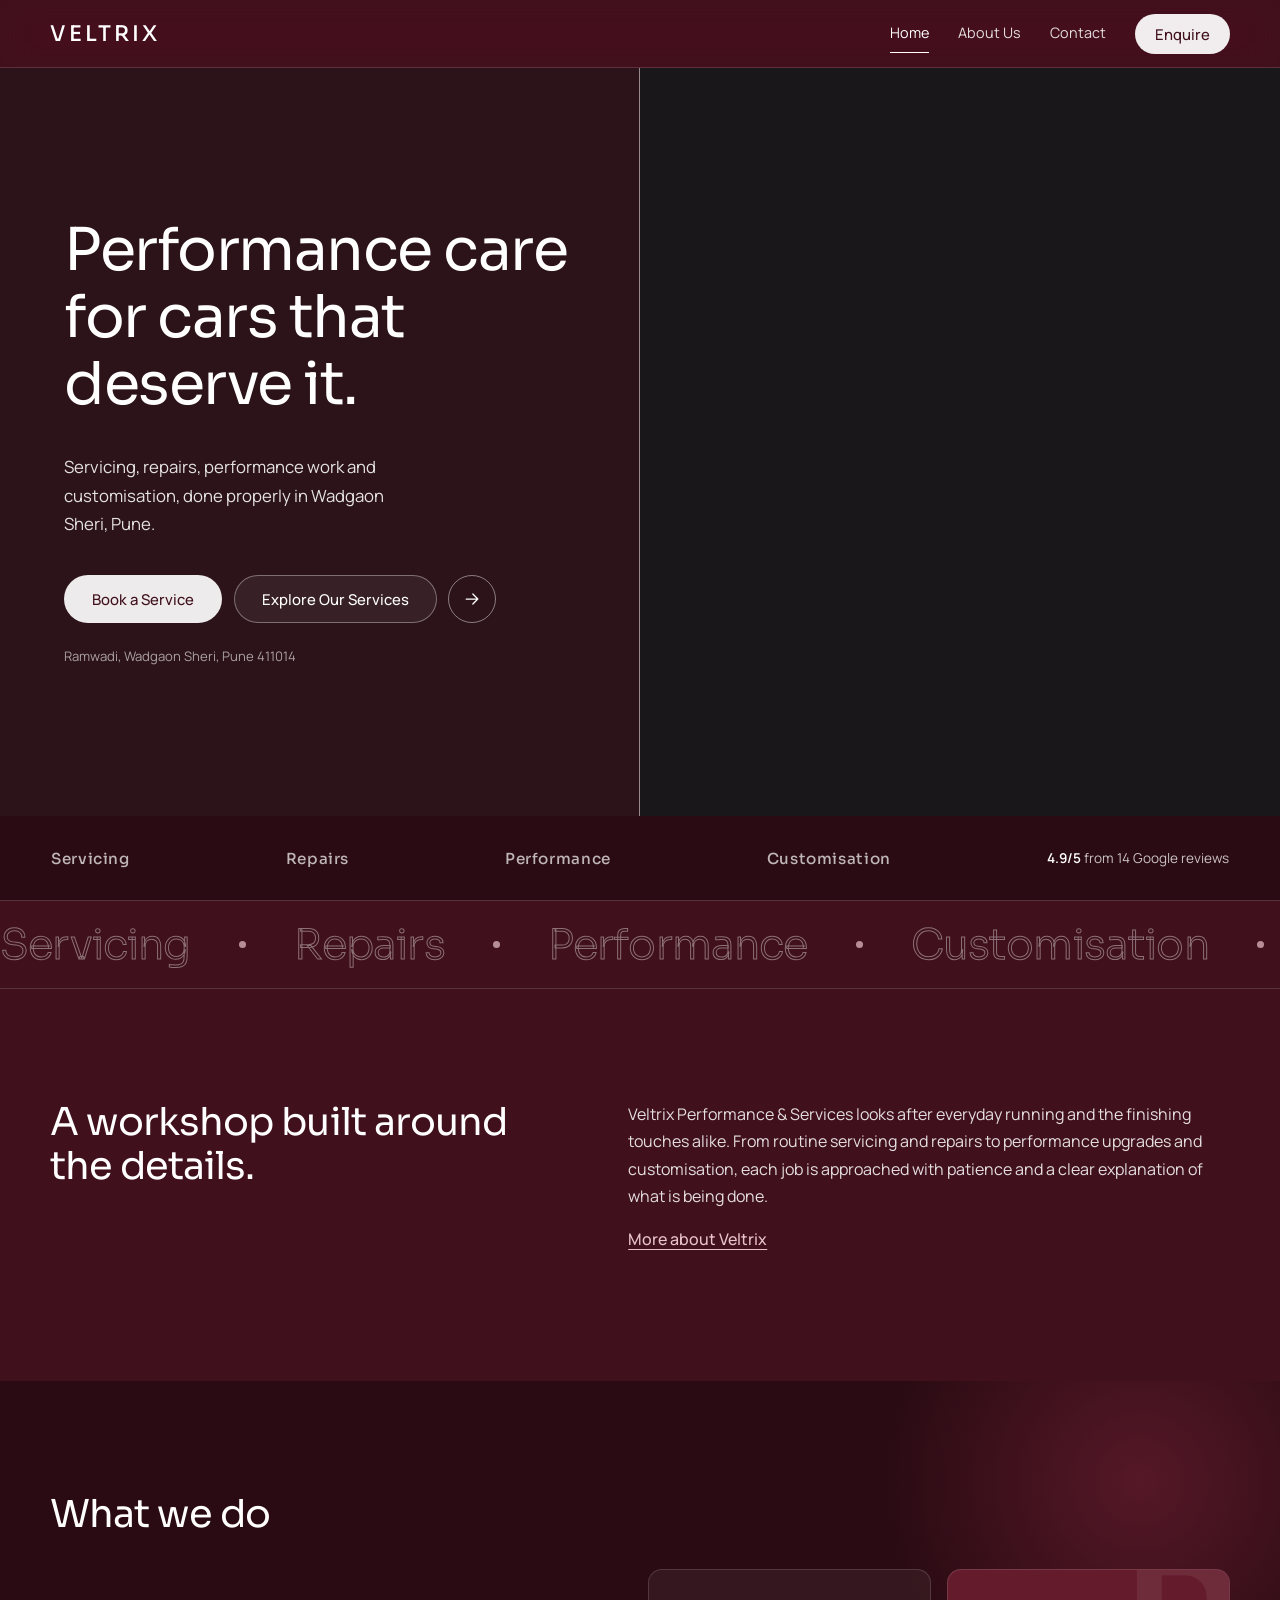
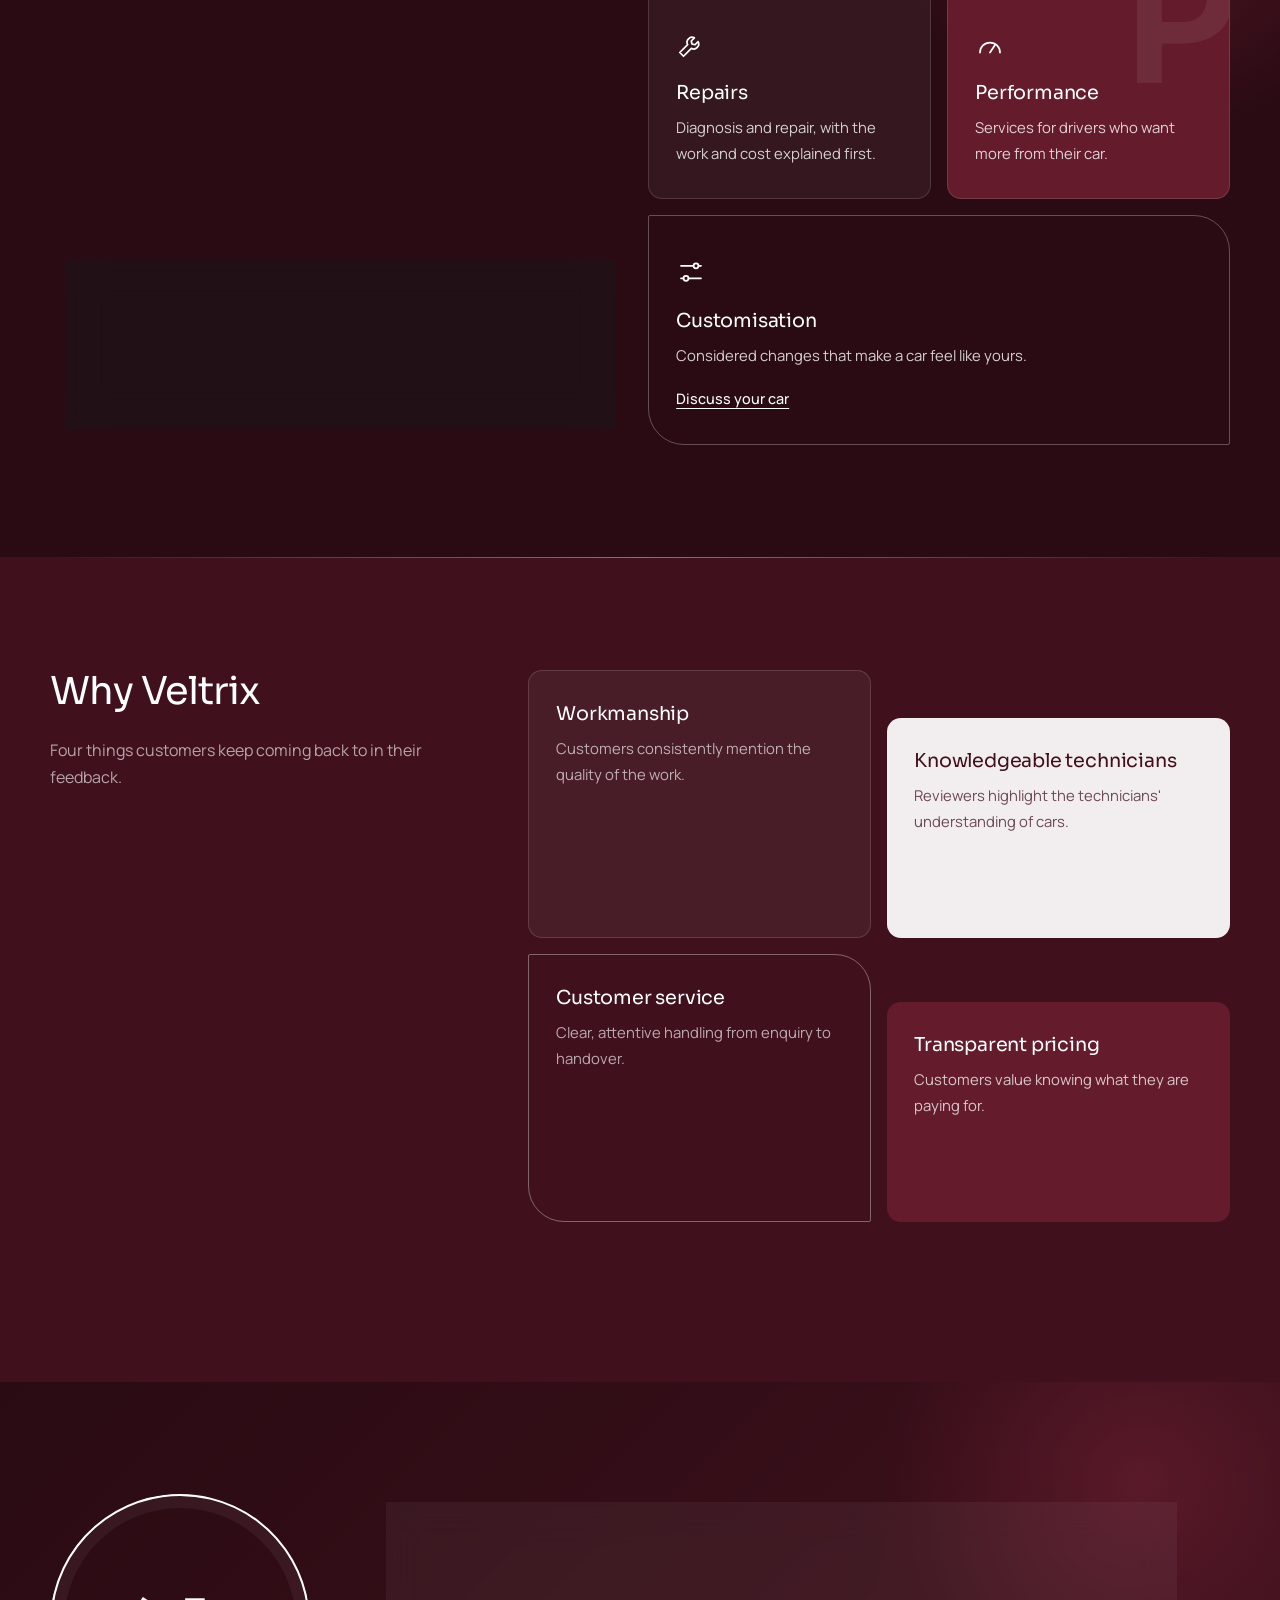
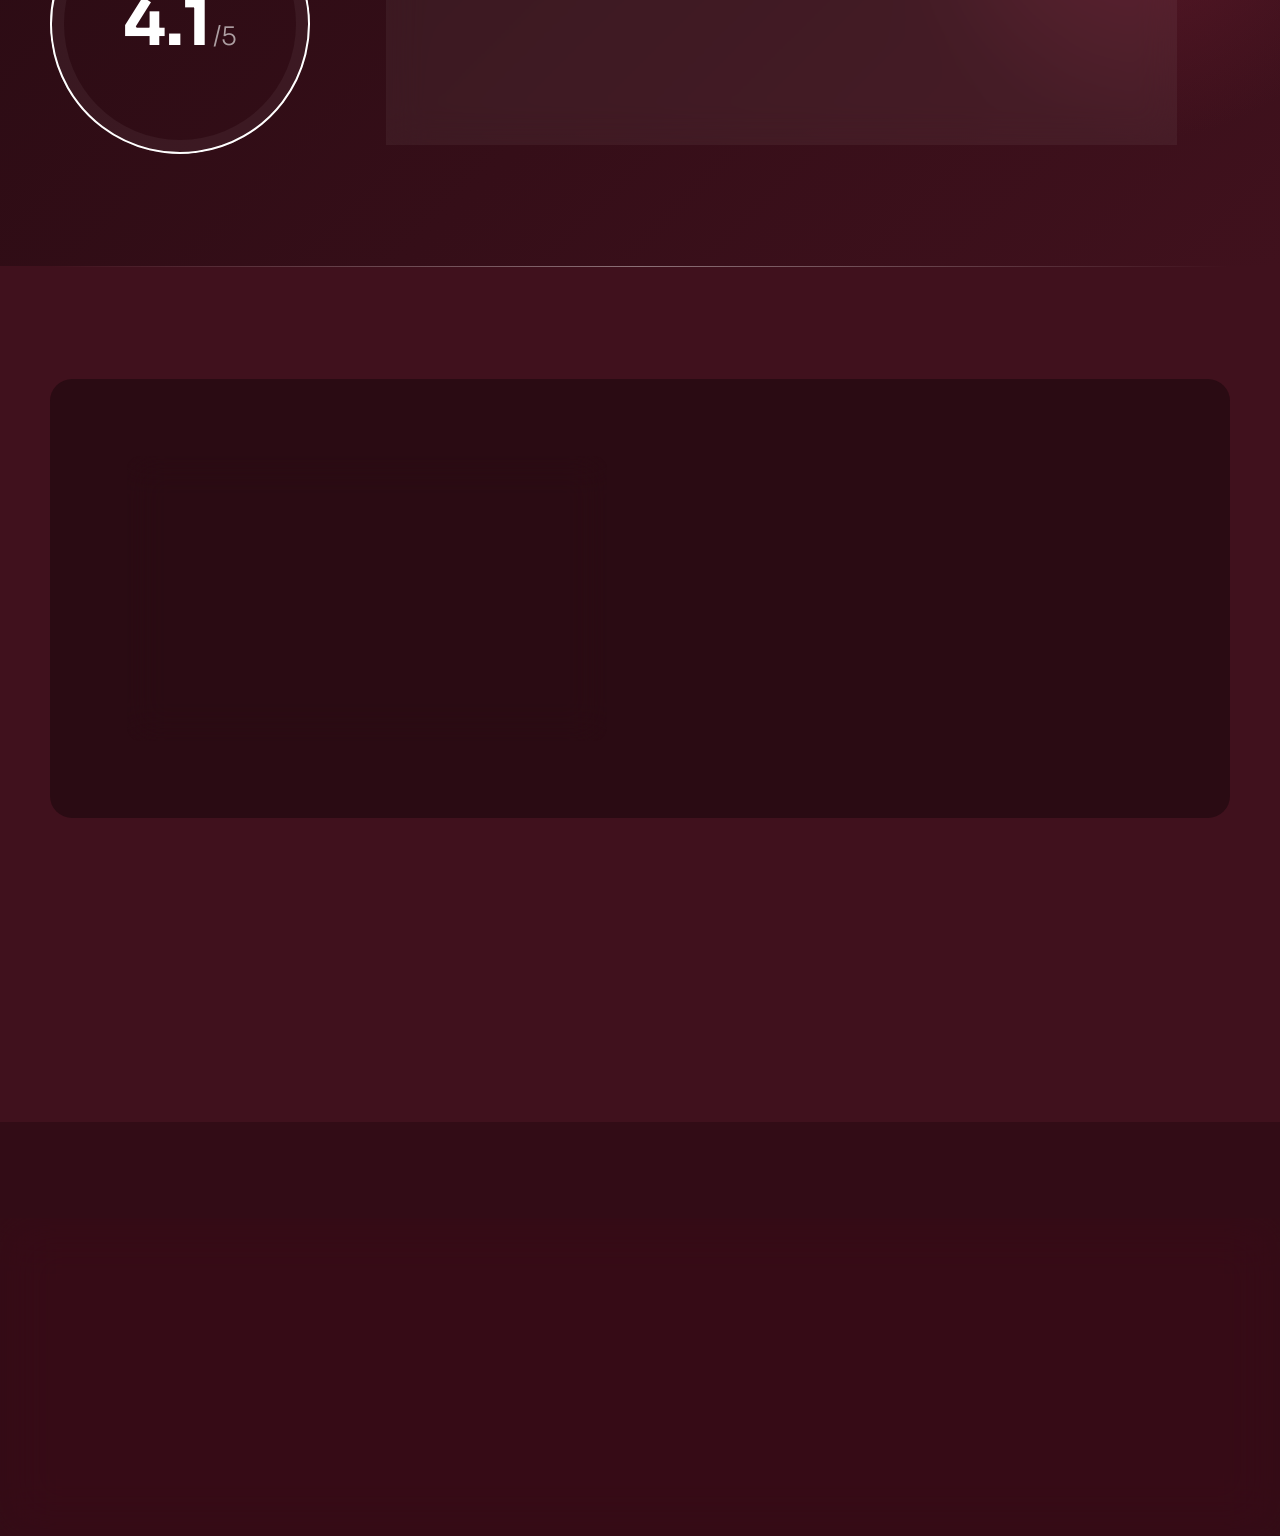
==== commit 31dcf4f0: "Add files via upload" ====
--- a/veltrix/index.html
+++ b/veltrix/index.html
@@ -31,6 +31,8 @@
     </ul>
   </div>
 </section>
+
+<div class="marquee" aria-hidden="true"><div class="track"><span>Servicing</span><span>Repairs</span><span>Performance</span><span>Customisation</span><span>Servicing</span><span>Repairs</span><span>Performance</span><span>Customisation</span><span>Servicing</span><span>Repairs</span><span>Performance</span><span>Customisation</span><span>Servicing</span><span>Repairs</span><span>Performance</span><span>Customisation</span></div></div>
 
 <section class="section wrap intro">
   <h2>A workshop built around the details.</h2>
@@ -67,6 +69,7 @@
   </div>
 </div></section>
 
+<div class="wrap"><hr class="hairline"></div>
 <section class="section wrap why">
   <div class="why-head"><h2>Why Veltrix</h2><p>Four things customers keep coming back to in their feedback.</p></div>
   <div class="why-grid">
@@ -78,7 +81,7 @@
 </section>
 
 <section class="section trust"><div class="wrap trust-in">
-  <div class="ring" role="img" aria-label="Rated 4.9 out of 5"><span>4.9<small>/5</small></span></div>
+  <div class="ring" role="img" aria-label="Rated 4.9 out of 5"><span><b data-count="4.9">4.9</b><small>/5</small></span></div>
   <div class="glass-dark trust-card">
     <h2>Trusted by the people who drive here.</h2>
     <p>Rated 4.9 out of 5 from 14 Google reviews.</p>
@@ -86,6 +89,7 @@
   </div>
 </div></section>
 
+<div class="wrap"><hr class="hairline"></div>
 <section class="section wrap">
   <div class="cta-card">
     <img src="https://i.pinimg.com/1200x/db/16/b6/db16b6b6a7db963e1fe42dcf4e265572.jpg" alt="" loading="lazy">
--- a/veltrix/assets/css/style.css
+++ b/veltrix/assets/css/style.css
@@ -1,4 +1,4 @@
-:root{--maroon:#641C2D;--maroon-d:#40111D;--white:#fff;--off:#F7F5F3;--ink:#191719;--grey:#777176;--line:rgba(25,23,25,.12);--r:6px;--nav-h:60px;
+:root{--maroon:#641C2D;--maroon-d:#40111D;--white:#fff;--off:#F7F5F3;--ink:#191719;--grey:#777176;--line:rgba(25,23,25,.12);--r:6px;--nav-h:68px;
 --display:"Sora",system-ui,sans-serif;--body:"Manrope",system-ui,-apple-system,"Segoe UI",sans-serif}
 *,*::before,*::after{box-sizing:border-box}
 html{scroll-behavior:smooth;-webkit-text-size-adjust:100%}
@@ -20,9 +20,9 @@
 .link{color:var(--maroon);font-weight:500;text-underline-offset:4px}
 .ico{width:30px;height:30px;fill:none;stroke:currentColor;stroke-width:1.4;stroke-linecap:round;stroke-linejoin:round;margin-bottom:1.4rem}
 /* floating pill nav */
-.nav{position:sticky;top:0;z-index:50;padding-top:.75rem;height:calc(var(--nav-h) + .75rem + .75rem);pointer-events:none}
-.nav-in{pointer-events:auto;height:var(--nav-h);padding:0 .6rem 0 1.5rem;display:flex;align-items:center;justify-content:space-between;border-radius:999px;background:rgba(255,255,255,.62);-webkit-backdrop-filter:blur(20px) saturate(1.4);backdrop-filter:blur(20px) saturate(1.4);border:1px solid rgba(255,255,255,.7);box-shadow:0 8px 30px rgba(25,23,25,.1)}
-.nav.scrolled .nav-in{background:rgba(255,255,255,.85)}
+.nav{position:sticky;top:0;z-index:50;height:var(--nav-h);background:rgba(255,255,255,.8);-webkit-backdrop-filter:blur(20px) saturate(1.4);backdrop-filter:blur(20px) saturate(1.4);border-bottom:1px solid var(--line);transition:background .2s}
+.nav-in{height:100%;display:flex;align-items:center;justify-content:space-between}
+.nav.scrolled{background:rgba(255,255,255,.94)}
 .wordmark{font:500 1.35rem var(--display);letter-spacing:.14em;text-transform:uppercase;text-decoration:none;color:var(--maroon)}
 .nav-menu{display:flex;align-items:center;gap:1.8rem}
 .nav-menu a:not(.btn){text-decoration:none;font-size:.9rem;padding:.4rem 0;border-bottom:1px solid transparent}
@@ -32,12 +32,12 @@
 .nav-toggle span:first-child{top:19px}.nav-toggle span:last-child{top:28px}
 .nav-toggle[aria-expanded=true] span:first-child{transform:translateY(4.5px) rotate(45deg)}
 .nav-toggle[aria-expanded=true] span:last-child{transform:translateY(-4.5px) rotate(-45deg)}
-.fallback{padding:1rem 0;display:flex;gap:1.5rem;pointer-events:auto}
+.fallback{padding:1rem 0;display:flex;gap:1.5rem}
 /* hero: split glass frame */
-.hero{margin-top:calc(-1 * (var(--nav-h) + 1.5rem));padding:0 1.25rem 1.25rem}
-.hero-frame{position:relative;height:clamp(600px,100svh - 1.25rem,860px);max-width:1500px;margin:0 auto;border-radius:22px;overflow:hidden;background:var(--ink);box-shadow:0 30px 70px rgba(25,23,25,.22)}
+.hero{margin:0;padding:0}
+.hero-frame{position:relative;height:calc(100svh - var(--nav-h));min-height:600px;background:var(--ink);overflow:hidden}
 .hero-img{position:absolute;inset:0 0 84px 0;width:100%;height:calc(100% - 84px);object-fit:cover;object-position:72% center}
-.hero-glass{position:absolute;left:0;top:0;bottom:84px;width:50%;padding:clamp(2rem,5vw,4.5rem);padding-top:calc(var(--nav-h) + 3.5rem);display:flex;flex-direction:column;justify-content:center;background:rgba(240,238,236,.42);-webkit-backdrop-filter:blur(34px) saturate(1.2);backdrop-filter:blur(34px) saturate(1.2);border-right:1px solid rgba(255,255,255,.5)}
+.hero-glass{position:absolute;left:0;top:0;bottom:84px;width:50%;padding:clamp(2rem,5vw,4.5rem);display:flex;flex-direction:column;justify-content:center;background:rgba(240,238,236,.42);-webkit-backdrop-filter:blur(34px) saturate(1.2);backdrop-filter:blur(34px) saturate(1.2);border-right:1px solid rgba(255,255,255,.5)}
 .hero-glass h1{max-width:13ch;color:var(--ink)}
 .hero-glass p{color:#2d2a2c;font-size:1.05rem;max-width:36ch}
 .hero-actions{display:flex;align-items:center;flex-wrap:wrap;gap:.7rem;margin-top:1.2rem}
@@ -110,7 +110,7 @@
 .c-dark{background:var(--ink);color:#fff;border-color:var(--ink)}
 .cta{text-align:center}.cta p{margin-inline:auto;color:var(--grey)}.cta .actions{justify-content:center}
 /* contact */
-.contact-bg{position:relative;margin-top:calc(-1 * (var(--nav-h) + 1.5rem));padding-block:calc(var(--nav-h) + 3.5rem) clamp(2.5rem,6vw,5rem);background:var(--ink)}
+.contact-bg{position:relative;padding-block:clamp(2.5rem,6vw,5rem);background:var(--ink)}
 .contact-bg>img{position:absolute;inset:0;width:100%;height:100%;object-fit:cover}
 .contact-in{position:relative;display:grid;grid-template-columns:1fr 1.1fr;gap:1.5rem;align-items:start}
 .info h1{font-size:clamp(2rem,4vw,2.8rem)}
@@ -129,10 +129,10 @@
 .note{font-size:.88rem;color:var(--grey)}
 .status{margin:1rem 0 0;font-size:.92rem}.status.good{color:#1f6b3a}.status.bad{color:#a3202f}
 /* full-viewport footer */
-.foot{position:relative;min-height:100svh;display:flex;flex-direction:column;justify-content:flex-end;background:var(--ink);overflow:hidden}
-.foot-img{position:absolute;inset:0;width:100%;height:100%;object-fit:cover}
-.foot-body{position:relative;padding-top:max(42svh,260px);padding-bottom:1.25rem}
-.foot-glass{background:rgba(255,255,255,.72);-webkit-backdrop-filter:blur(26px) saturate(1.3);backdrop-filter:blur(26px) saturate(1.3);border:1px solid rgba(255,255,255,.65);border-radius:22px;padding:clamp(1.5rem,4vw,3.2rem);box-shadow:0 20px 60px rgba(25,23,25,.3)}
+.foot{position:relative;background:var(--off)}
+.foot-img{display:block;width:100%;height:50svh;min-height:280px;object-fit:cover}
+.foot-body{position:relative;margin-top:calc(-1 * clamp(110px,18svh,190px))}
+.foot-glass{background:rgba(255,255,255,.7);-webkit-backdrop-filter:blur(26px) saturate(1.3);backdrop-filter:blur(26px) saturate(1.3);border-top:1px solid rgba(255,255,255,.75);padding:clamp(2rem,4vw,3.2rem) max(1.25rem,calc((100% - 1180px)/2)) 1.5rem;box-shadow:0 -20px 50px rgba(25,23,25,.18)}
 .foot-grid{display:grid;grid-template-columns:1.4fr .7fr 1.3fr;gap:2.5rem}
 .foot-grid a:not(.wordmark){display:block;text-decoration:none;padding:.25rem 0}
 .foot-grid a:not(.wordmark):hover{color:var(--maroon)}
@@ -150,14 +150,12 @@
 }
 @media(max-width:760px){
  .nav-toggle{display:block}
- .nav-menu{position:absolute;top:calc(var(--nav-h) + .75rem + .5rem);left:0;right:0;pointer-events:auto;flex-direction:column;align-items:stretch;gap:0;background:rgba(255,255,255,.95);-webkit-backdrop-filter:blur(20px);backdrop-filter:blur(20px);border:1px solid var(--line);border-radius:18px;padding:.5rem 1.25rem 1.2rem;display:none}
- .nav{padding-inline:1.25rem}
+ .nav-menu{position:absolute;top:var(--nav-h);left:0;right:0;flex-direction:column;align-items:stretch;gap:0;background:rgba(255,255,255,.95);-webkit-backdrop-filter:blur(20px);backdrop-filter:blur(20px);border-bottom:1px solid var(--line);padding:.5rem 1.25rem 1.2rem;display:none}
  .nav-menu.open{display:flex}
  .nav-menu a:not(.btn){padding:.9rem 0;border-bottom:1px solid var(--line)}
  .nav-menu .btn{margin-top:1rem}
  .intro{grid-template-columns:1fr;gap:1rem}
- .hero{padding:0 .75rem .75rem}
- .hero-frame{height:auto;min-height:calc(100svh - .75rem)}
+ .hero-frame{height:auto;min-height:calc(100svh - var(--nav-h))}
  .hero-img{height:100%;inset:0;object-position:70% 30%}
  .hero-glass{position:relative;width:100%;margin-top:56svh;bottom:auto;padding:1.6rem 1.4rem 1.8rem;border-right:0;border-top:1px solid rgba(255,255,255,.5)}
  .hero-glass h1{max-width:none}
@@ -168,5 +166,95 @@
  .actions .btn{flex:1 1 100%}
  .bento{grid-template-columns:1fr}.b-img,.b-wide{grid-column:auto}
 }
-@media(max-width:540px){.grid4,.foot-grid{grid-template-columns:1fr}.foot-body{padding-top:220px}}
+@media(max-width:540px){.grid4,.foot-grid{grid-template-columns:1fr}}
 @media(prefers-reduced-motion:reduce){*{transition:none!important;scroll-behavior:auto!important}}
+
+/* ===== Maroon theme v3: maroon dominant, white subtle, motion ===== */
+:root{--line:rgba(255,255,255,.14);--grey:rgba(255,255,255,.62);--rose:#E9C3CB;--deep:#2a0b13}
+::selection{background:var(--rose);color:var(--maroon-d)}
+body{background:var(--maroon-d);color:rgba(255,255,255,.86)}
+h1,h2,h3{color:#fff}
+:focus-visible{outline-color:var(--rose)}
+.link,.plain a{color:var(--rose)}
+.wordmark{color:#fff}
+/* nav */
+.nav{background:rgba(64,17,29,.7);border-bottom-color:var(--line)}
+.nav.scrolled{background:rgba(42,11,19,.92)}
+.nav::after{content:"";position:absolute;left:0;bottom:-1px;height:1px;width:100%;background:rgba(255,255,255,.75);transform:scaleX(var(--p,0));transform-origin:left}
+.nav-menu a:not(.btn):hover,.nav-menu a[aria-current]{border-color:#fff;color:#fff}
+.nav-toggle span{background:#fff}
+/* buttons: subtle white on maroon */
+.btn{background:rgba(255,255,255,.92);color:var(--maroon-d);border-color:transparent}
+.btn:hover{background:var(--rose);border-color:transparent;color:var(--maroon-d)}
+.btn-line,.btn-ghost{background:rgba(255,255,255,.06);color:#fff;border:1px solid rgba(255,255,255,.35)}
+.btn-line:hover,.btn-ghost:hover{background:#fff;color:var(--maroon-d);border-color:#fff}
+/* hero */
+.hero-glass{background:rgba(64,17,29,.5)}
+.hero-glass h1{color:#fff}
+.hero-glass p{color:rgba(255,255,255,.88)}
+.hero-meta{color:rgba(255,255,255,.6)!important}
+.circ{border-color:rgba(255,255,255,.45);color:#fff}.circ:hover{background:#fff;color:var(--maroon-d);border-color:#fff}
+.hero-strip{background:var(--deep)}
+.hero-img{inset:0;height:100%;animation:zoomIn 2.6s cubic-bezier(.2,.7,.2,1) both}
+@keyframes zoomIn{from{scale:1.18}to{scale:1.04}}
+@keyframes rise{from{opacity:0;transform:translateY(22px)}to{opacity:1;transform:none}}
+.hero-glass>*{animation:rise .9s cubic-bezier(.2,.7,.2,1) both}
+.hero-glass>:nth-child(1){animation-delay:.15s}.hero-glass>:nth-child(2){animation-delay:.3s}.hero-glass>:nth-child(3){animation-delay:.45s}.hero-glass>:nth-child(4){animation-delay:.6s}
+.hero-strip li{animation:rise .8s cubic-bezier(.2,.7,.2,1) both}
+.hero-strip li:nth-child(1){animation-delay:.7s}.hero-strip li:nth-child(2){animation-delay:.8s}.hero-strip li:nth-child(3){animation-delay:.9s}.hero-strip li:nth-child(4){animation-delay:1s}.hero-strip li:nth-child(5){animation-delay:1.1s}
+/* marquee with fine lines */
+.marquee{overflow:hidden;border-block:1px solid var(--line);background:var(--maroon-d);padding-block:1.1rem}
+.track{display:flex;width:max-content;animation:slide 38s linear infinite}
+.marquee:hover .track{animation-play-state:paused}
+.track span{font:300 clamp(1.6rem,3.6vw,2.6rem) var(--display);letter-spacing:-.02em;color:transparent;-webkit-text-stroke:1px rgba(255,255,255,.4);white-space:nowrap;padding-right:3rem;display:flex;align-items:center;gap:3rem}
+.track span::after{content:"";width:7px;height:7px;border-radius:50%;background:var(--rose);opacity:.7}
+@keyframes slide{to{transform:translateX(-50%)}}
+/* hairlines */
+.hairline{border:0;height:1px;margin:0;background:linear-gradient(90deg,transparent,rgba(255,255,255,.4),transparent)}
+/* sections */
+.dark{background:var(--deep);position:relative;overflow:hidden}
+.dark>.wrap{position:relative}
+.dark::before,.trust::before{content:"";position:absolute;width:520px;height:520px;border-radius:50%;background:radial-gradient(circle,rgba(100,28,45,.75),transparent 70%);top:-160px;right:-120px;animation:drift 16s ease-in-out infinite alternate;pointer-events:none}
+@keyframes drift{to{transform:translate(-220px,260px) scale(1.25)}}
+.why{background:transparent}
+.b-glass{background:rgba(255,255,255,.05);border-color:var(--line)}
+.b-maroon{background:var(--maroon)}
+.b-wide{border-color:rgba(255,255,255,.28)}
+.w1{background:rgba(255,255,255,.05);border:1px solid var(--line)}
+.w2{background:rgba(255,255,255,.93);color:var(--maroon-d);transform:none;margin-top:3rem}
+.w2 h3{color:var(--maroon-d)}
+.w3{background:transparent;border:1px solid rgba(255,255,255,.35)}
+.w4{background:var(--maroon);transform:none;margin-top:3rem}
+.trust{position:relative;overflow:hidden;background:linear-gradient(135deg,var(--deep),var(--maroon-d))}
+.trust-in{position:relative}
+.trust-card{background:rgba(255,255,255,.05)}
+.ring{border-color:rgba(255,255,255,.18)}
+.cta-card{background:var(--deep)}
+.glass-panel{background:rgba(42,11,19,.72);border-color:rgba(255,255,255,.18);color:#fff}
+.cta-card p{color:rgba(255,255,255,.75)}
+/* about cards */
+.alt{background:var(--maroon)}
+.card{background:rgba(255,255,255,.06);border-color:var(--line);color:#fff}
+.c-maroon{background:rgba(255,255,255,.93);color:var(--maroon-d);border-color:transparent}.c-maroon h3{color:var(--maroon-d)}
+.c-outline{background:transparent;border-color:rgba(255,255,255,.4)}
+.c-dark{background:var(--deep);border-color:var(--deep)}
+.page-head p{color:var(--grey)}
+/* forms */
+input,select,textarea{background:rgba(255,255,255,.08);border-color:rgba(255,255,255,.3);color:#fff}
+select option{color:#191719;background:#fff}
+input:focus,select:focus,textarea:focus{outline-color:var(--rose);border-color:var(--rose)}
+[aria-invalid=true]{border-color:#ff9aa8}.err,.status.bad{color:#ff9aa8}.status.good{color:#9be3b0}
+/* footer */
+.foot{background:var(--maroon-d)}
+.foot-glass{background:rgba(42,11,19,.62);border-top-color:rgba(255,255,255,.25)}
+.foot-grid p,.foot-grid address{color:rgba(255,255,255,.7)}
+.foot-sub{color:var(--rose)!important}
+.foot-grid a:not(.wordmark):hover{color:var(--rose)}
+.copy{color:var(--grey)}
+@media(max-width:760px){.nav-menu{background:rgba(42,11,19,.98)}.w2,.w4{margin-top:0}}
+/* scroll reveal (only when JS adds .js) */
+.js .rv{opacity:0;transform:translateY(26px);transition:opacity .85s ease var(--d,0ms),transform .85s cubic-bezier(.2,.7,.2,1) var(--d,0ms)}
+.js .rv.in{opacity:1;transform:none}
+.js .hairline.rv{opacity:1;transform:scaleX(0);transition:transform 1.4s cubic-bezier(.2,.7,.2,1)}
+.js .hairline.rv.in{transform:scaleX(1)}
+@media(prefers-reduced-motion:reduce){.track,.dark::before,.trust::before,.hero-img,.hero-glass>*,.hero-strip li{animation:none!important}}
